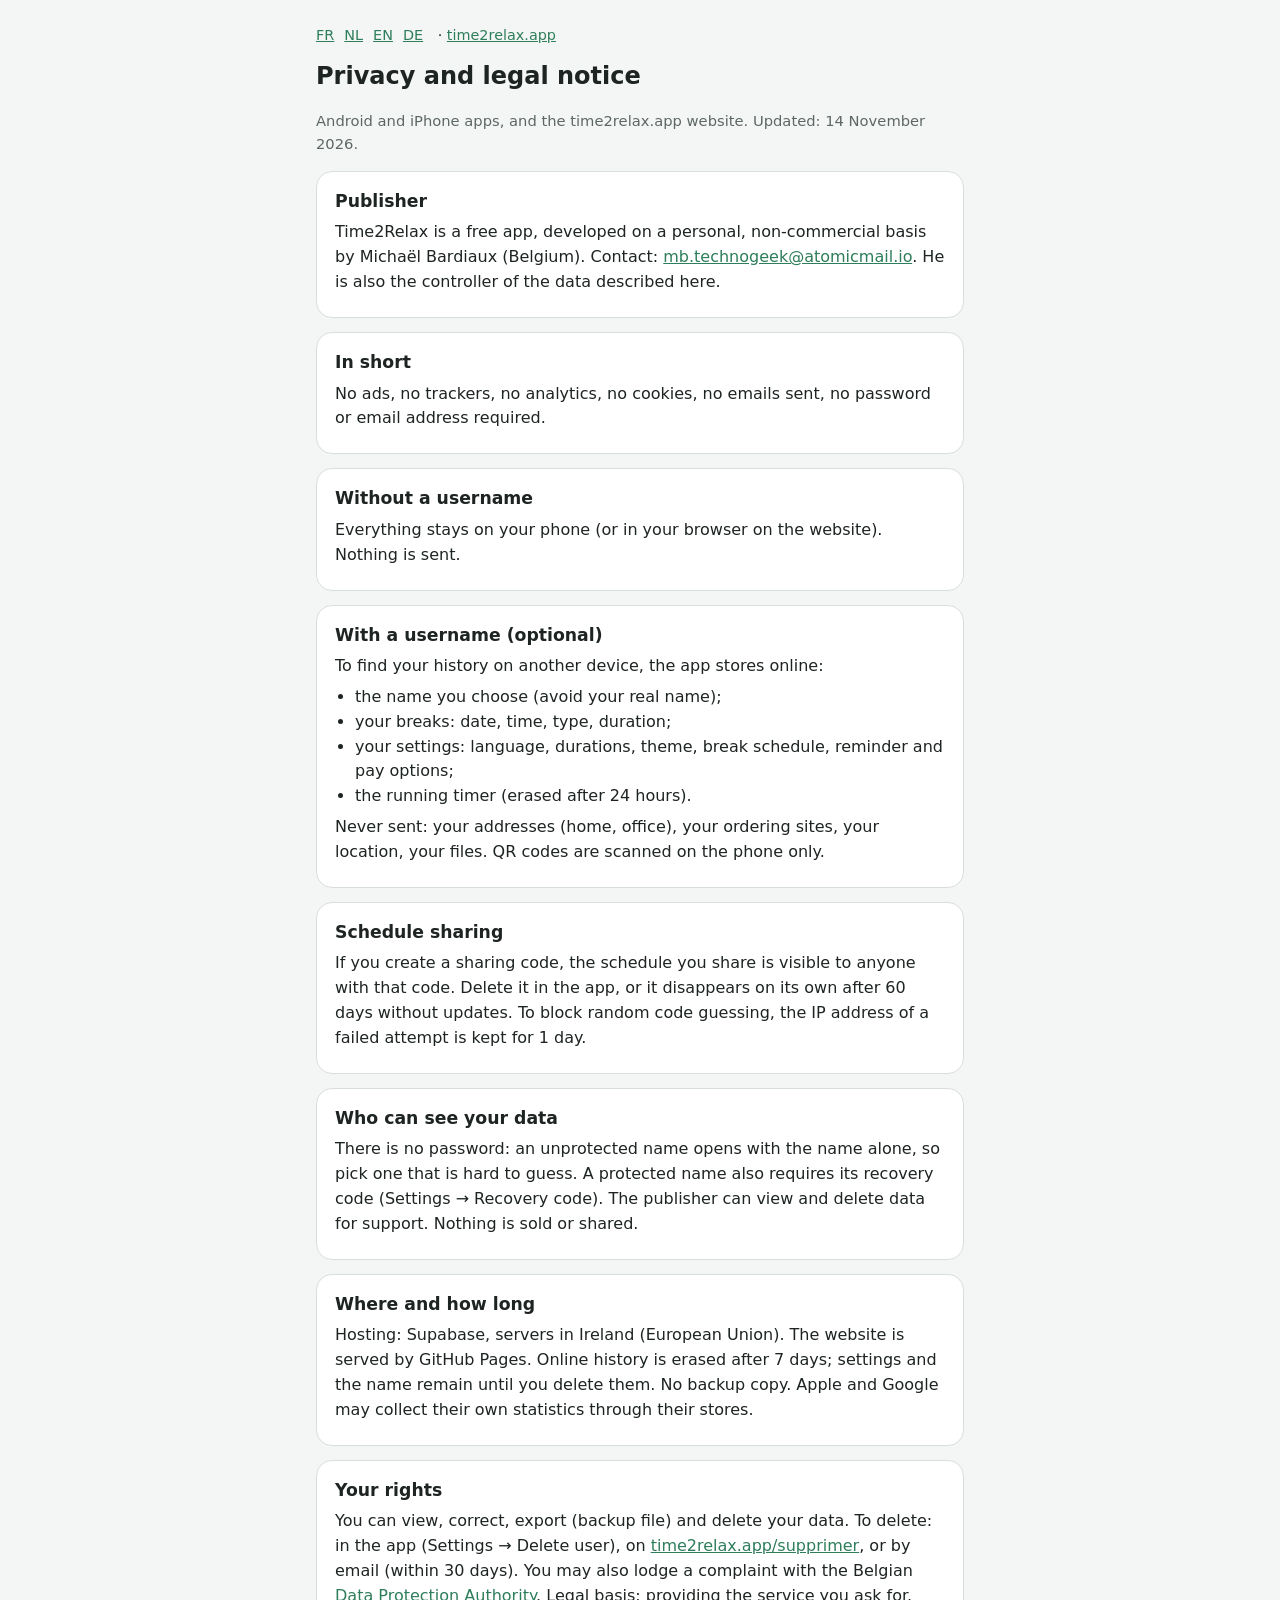
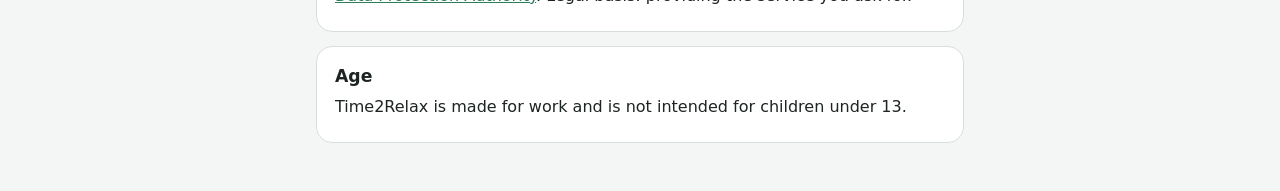
==== confidentialite/index.html @ c8be4fbd "Page Confidentialité et mentions (FR/NL/EN/DE) + lien sur l'accueil et sous les réglages Co-Authored" ====
<!doctype html>
<html lang="fr">
<head>
  <meta charset="utf-8">
  <meta name="viewport" content="width=device-width, initial-scale=1">
  <title>Confidentialité et mentions · Time2Relax</title>
  <link rel="icon" type="image/png" href="../icon-192.png">
  <style>
    :root { --bg:#F4F6F5; --card:#fff; --ink:#1d2421; --muted:#5d6763; --line:#d8dedb; --acc:#2E7D5B; }
    @media (prefers-color-scheme: dark) { :root { --bg:#121614; --card:#1c211f; --ink:#e6ebe8; --muted:#9aa49f; --line:#333b37; --acc:#7fd1a8; } }
    * { box-sizing: border-box; }
    body { margin:0; background:var(--bg); color:var(--ink); font:16px/1.55 system-ui,-apple-system,"Segoe UI",Roboto,sans-serif; }
    main { max-width:680px; margin:0 auto; padding:24px 16px 48px; }
    h1 { font-size:1.5rem; margin:0 0 4px; }
    h2 { font-size:1.08rem; margin:0 0 6px; }
    .card { background:var(--card); border:1px solid var(--line); border-radius:16px; padding:16px 18px; margin-top:14px; }
    .card p, .card ul { margin:6px 0; } ul { padding-left:20px; }
    .muted { color:var(--muted); font-size:.92rem; }
    a { color:var(--acc); }
    nav { font-size:.9rem; margin-bottom:12px; } nav a { margin-right:10px; }
    section[lang] { display:none; } section[lang].on { display:block; }
  </style>
</head>
<body>
<main>
  <nav><a href="?l=fr">FR</a><a href="?l=nl">NL</a><a href="?l=en">EN</a><a href="?l=de">DE</a> · <a href="../">time2relax.app</a></nav>

  <!-- ===================== FRANÇAIS ===================== -->
  <section lang="fr">
    <h1>Confidentialité et mentions</h1>
    <p class="muted">Applis Android et iPhone, et site time2relax.app. Mise à jour : 14 novembre 2026.</p>
    <div class="card"><h2>Éditeur</h2>
      <p>Time2Relax est une appli gratuite, développée à titre personnel et non commercial par Michaël Bardiaux (Belgique). Contact : <a href="mailto:mb.technogeek@atomicmail.io">mb.technogeek@atomicmail.io</a>. Il est aussi le responsable des données décrites ici.</p></div>
    <div class="card"><h2>En bref</h2>
      <p>Pas de publicité, pas de traceur, pas de statistiques, pas de cookies, pas d’e-mails envoyés, pas de mot de passe ni d’adresse e-mail demandés.</p></div>
    <div class="card"><h2>Sans nom d’utilisateur</h2>
      <p>Tout reste sur ton téléphone (ou dans ton navigateur sur le site). Rien n’est envoyé.</p></div>
    <div class="card"><h2>Avec un nom d’utilisateur (facultatif)</h2>
      <p>Pour retrouver ton historique sur un autre appareil, l’appli enregistre en ligne :</p>
      <ul><li>le nom que tu choisis (évite ton vrai nom) ;</li>
        <li>tes pauses : date, heure, type, durée ;</li>
        <li>tes réglages : langue, durées, thème, planning des breaks, options de rappel et de paie ;</li>
        <li>le chrono en cours (effacé après 24 heures).</li></ul>
      <p>Jamais envoyés : tes adresses (maison, bureau), tes sites de commande, ta position, tes fichiers. Le scan de code QR se fait uniquement sur le téléphone.</p></div>
    <div class="card"><h2>Partage d’horaire</h2>
      <p>Si tu crées un code de partage, l’horaire que tu partages est visible par qui a ce code. Il s’efface depuis l’appli, ou tout seul après 60 jours sans mise à jour. Pour bloquer les essais de codes au hasard, l’adresse IP d’un essai raté est gardée 1 jour.</p></div>
    <div class="card"><h2>Qui peut voir tes données</h2>
      <p>Il n’y a pas de mot de passe : un nom non protégé s’ouvre avec le nom seul, donc choisis un nom difficile à deviner. Un nom protégé demande en plus son code de récupération (Réglages → Code de récupération). L’éditeur peut consulter et supprimer les données pour l’assistance. Rien n’est vendu ni partagé.</p></div>
    <div class="card"><h2>Où et combien de temps</h2>
      <p>Hébergement : Supabase, serveurs en Irlande (Union européenne). Le site est servi par GitHub Pages. L’historique en ligne est effacé après 7 jours ; les réglages et le nom restent jusqu’à leur suppression. Pas de copie de sauvegarde. Apple et Google peuvent collecter leurs propres statistiques via leurs stores.</p></div>
    <div class="card"><h2>Tes droits</h2>
      <p>Tu peux consulter, corriger, exporter (fichier de sauvegarde) et supprimer tes données. Suppression : dans l’appli (Réglages → Supprimer l’utilisateur), sur la page <a href="../supprimer/">time2relax.app/supprimer</a>, ou par e-mail (sous 30 jours). Tu peux aussi porter plainte auprès de l’<a href="https://www.autoriteprotectiondonnees.be">Autorité de protection des données</a>. Base légale : fournir le service que tu demandes.</p></div>
    <div class="card"><h2>Âge</h2>
      <p>Time2Relax est faite pour le travail et n’est pas destinée aux moins de 13 ans.</p></div>
  </section>

  <!-- ===================== NEDERLANDS ===================== -->
  <section lang="nl">
    <h1>Privacy en colofon</h1>
    <p class="muted">Android- en iPhone-app, en de site time2relax.app. Bijgewerkt: 14 november 2026.</p>
    <div class="card"><h2>Uitgever</h2>
      <p>Time2Relax is een gratis app, persoonlijk en niet-commercieel ontwikkeld door Michaël Bardiaux (België). Contact: <a href="mailto:mb.technogeek@atomicmail.io">mb.technogeek@atomicmail.io</a>. Hij is ook verantwoordelijk voor de gegevens die hier beschreven staan.</p></div>
    <div class="card"><h2>Kort</h2>
      <p>Geen reclame, geen trackers, geen statistieken, geen cookies, geen verzonden e-mails, geen wachtwoord of e-mailadres gevraagd.</p></div>
    <div class="card"><h2>Zonder gebruikersnaam</h2>
      <p>Alles blijft op je telefoon (of in je browser op de site). Er wordt niets verstuurd.</p></div>
    <div class="card"><h2>Met een gebruikersnaam (optioneel)</h2>
      <p>Om je geschiedenis op een ander toestel terug te vinden, bewaart de app online:</p>
      <ul><li>de naam die je kiest (gebruik liever niet je echte naam);</li>
        <li>je pauzes: datum, uur, type, duur;</li>
        <li>je instellingen: taal, duur, thema, pauzeplanning, herinnerings- en loonopties;</li>
        <li>de lopende chrono (na 24 uur gewist).</li></ul>
      <p>Nooit verstuurd: je adressen (thuis, werk), je bestelsites, je locatie, je bestanden. QR-codes worden alleen op de telefoon gescand.</p></div>
    <div class="card"><h2>Rooster delen</h2>
      <p>Maak je een deelcode aan, dan is het gedeelde rooster zichtbaar voor wie die code heeft. Je wist het in de app, of het verdwijnt vanzelf na 60 dagen zonder update. Om lukraak raden van codes te blokkeren, wordt het IP-adres van een mislukte poging 1 dag bewaard.</p></div>
    <div class="card"><h2>Wie je gegevens kan zien</h2>
      <p>Er is geen wachtwoord: een niet-beschermde naam opent met de naam alleen, kies dus een moeilijk te raden naam. Een beschermde naam vraagt ook zijn herstelcode (Instellingen → Herstelcode). De uitgever kan gegevens inkijken en wissen voor ondersteuning. Niets wordt verkocht of gedeeld.</p></div>
    <div class="card"><h2>Waar en hoe lang</h2>
      <p>Hosting: Supabase, servers in Ierland (Europese Unie). De site wordt geleverd door GitHub Pages. De online geschiedenis wordt na 7 dagen gewist; instellingen en naam blijven tot je ze verwijdert. Geen back-up. Apple en Google kunnen via hun stores eigen statistieken verzamelen.</p></div>
    <div class="card"><h2>Je rechten</h2>
      <p>Je kunt je gegevens inzien, verbeteren, exporteren (back-upbestand) en verwijderen. Verwijderen: in de app (Instellingen → Gebruiker verwijderen), op <a href="../supprimer/?l=nl">time2relax.app/supprimer</a>, of per e-mail (binnen 30 dagen). Je kunt ook klacht indienen bij de <a href="https://www.gegevensbeschermingsautoriteit.be">Gegevensbeschermingsautoriteit</a>. Rechtsgrond: de dienst leveren die je vraagt.</p></div>
    <div class="card"><h2>Leeftijd</h2>
      <p>Time2Relax is bedoeld voor het werk en niet voor kinderen jonger dan 13 jaar.</p></div>
  </section>

  <!-- ===================== ENGLISH ===================== -->
  <section lang="en">
    <h1>Privacy and legal notice</h1>
    <p class="muted">Android and iPhone apps, and the time2relax.app website. Updated: 14 November 2026.</p>
    <div class="card"><h2>Publisher</h2>
      <p>Time2Relax is a free app, developed on a personal, non-commercial basis by Michaël Bardiaux (Belgium). Contact: <a href="mailto:mb.technogeek@atomicmail.io">mb.technogeek@atomicmail.io</a>. He is also the controller of the data described here.</p></div>
    <div class="card"><h2>In short</h2>
      <p>No ads, no trackers, no analytics, no cookies, no emails sent, no password or email address required.</p></div>
    <div class="card"><h2>Without a username</h2>
      <p>Everything stays on your phone (or in your browser on the website). Nothing is sent.</p></div>
    <div class="card"><h2>With a username (optional)</h2>
      <p>To find your history on another device, the app stores online:</p>
      <ul><li>the name you choose (avoid your real name);</li>
        <li>your breaks: date, time, type, duration;</li>
        <li>your settings: language, durations, theme, break schedule, reminder and pay options;</li>
        <li>the running timer (erased after 24 hours).</li></ul>
      <p>Never sent: your addresses (home, office), your ordering sites, your location, your files. QR codes are scanned on the phone only.</p></div>
    <div class="card"><h2>Schedule sharing</h2>
      <p>If you create a sharing code, the schedule you share is visible to anyone with that code. Delete it in the app, or it disappears on its own after 60 days without updates. To block random code guessing, the IP address of a failed attempt is kept for 1 day.</p></div>
    <div class="card"><h2>Who can see your data</h2>
      <p>There is no password: an unprotected name opens with the name alone, so pick one that is hard to guess. A protected name also requires its recovery code (Settings → Recovery code). The publisher can view and delete data for support. Nothing is sold or shared.</p></div>
    <div class="card"><h2>Where and how long</h2>
      <p>Hosting: Supabase, servers in Ireland (European Union). The website is served by GitHub Pages. Online history is erased after 7 days; settings and the name remain until you delete them. No backup copy. Apple and Google may collect their own statistics through their stores.</p></div>
    <div class="card"><h2>Your rights</h2>
      <p>You can view, correct, export (backup file) and delete your data. To delete: in the app (Settings → Delete user), on <a href="../supprimer/?l=en">time2relax.app/supprimer</a>, or by email (within 30 days). You may also lodge a complaint with the Belgian <a href="https://www.dataprotectionauthority.be">Data Protection Authority</a>. Legal basis: providing the service you ask for.</p></div>
    <div class="card"><h2>Age</h2>
      <p>Time2Relax is made for work and is not intended for children under 13.</p></div>
  </section>

  <!-- ===================== DEUTSCH ===================== -->
  <section lang="de">
    <h1>Datenschutz und Impressum</h1>
    <p class="muted">Android- und iPhone-App sowie die Website time2relax.app. Stand: 14. November 2026.</p>
    <div class="card"><h2>Herausgeber</h2>
      <p>Time2Relax ist eine kostenlose App, privat und nicht kommerziell entwickelt von Michaël Bardiaux (Belgien). Kontakt: <a href="mailto:mb.technogeek@atomicmail.io">mb.technogeek@atomicmail.io</a>. Er ist auch der Verantwortliche für die hier beschriebenen Daten.</p></div>
    <div class="card"><h2>Kurz gesagt</h2>
      <p>Keine Werbung, keine Tracker, keine Statistiken, keine Cookies, keine versendeten E-Mails, weder Passwort noch E-Mail-Adresse nötig.</p></div>
    <div class="card"><h2>Ohne Benutzernamen</h2>
      <p>Alles bleibt auf deinem Handy (oder in deinem Browser auf der Website). Nichts wird gesendet.</p></div>
    <div class="card"><h2>Mit Benutzernamen (freiwillig)</h2>
      <p>Damit du deinen Verlauf auf einem anderen Gerät wiederfindest, speichert die App online:</p>
      <ul><li>den Namen, den du wählst (am besten nicht deinen echten Namen);</li>
        <li>deine Pausen: Datum, Uhrzeit, Art, Dauer;</li>
        <li>deine Einstellungen: Sprache, Dauern, Design, Pausenplan, Erinnerungs- und Lohnoptionen;</li>
        <li>den laufenden Timer (nach 24 Stunden gelöscht).</li></ul>
      <p>Nie gesendet: deine Adressen (Zuhause, Büro), deine Bestellseiten, dein Standort, deine Dateien. QR-Codes werden nur auf dem Handy gescannt.</p></div>
    <div class="card"><h2>Zeitplan teilen</h2>
      <p>Erstellst du einen Teilungscode, ist der geteilte Zeitplan für alle mit diesem Code sichtbar. Du löschst ihn in der App, sonst verschwindet er nach 60 Tagen ohne Aktualisierung von selbst. Gegen zufälliges Raten von Codes wird die IP-Adresse eines Fehlversuchs 1 Tag gespeichert.</p></div>
    <div class="card"><h2>Wer deine Daten sehen kann</h2>
      <p>Es gibt kein Passwort: Ein ungeschützter Name öffnet sich mit dem Namen allein, wähle also einen schwer zu erratenden Namen. Ein geschützter Name verlangt zusätzlich seinen Wiederherstellungscode (Einstellungen → Wiederherstellungscode). Der Herausgeber kann Daten für den Support einsehen und löschen. Nichts wird verkauft oder weitergegeben.</p></div>
    <div class="card"><h2>Wo und wie lange</h2>
      <p>Hosting: Supabase, Server in Irland (Europäische Union). Die Website wird über GitHub Pages ausgeliefert. Der Online-Verlauf wird nach 7 Tagen gelöscht; Einstellungen und Name bleiben, bis du sie löschst. Keine Sicherungskopie. Apple und Google können über ihre Stores eigene Statistiken erheben.</p></div>
    <div class="card"><h2>Deine Rechte</h2>
      <p>Du kannst deine Daten einsehen, berichtigen, exportieren (Sicherungsdatei) und löschen. Löschen: in der App (Einstellungen → Benutzer löschen), auf <a href="../supprimer/?l=de">time2relax.app/supprimer</a> oder per E-Mail (innerhalb von 30 Tagen). Du kannst dich auch bei der belgischen <a href="https://www.dataprotectionauthority.be">Datenschutzbehörde</a> beschweren. Rechtsgrundlage: Erbringung des von dir gewünschten Dienstes.</p></div>
    <div class="card"><h2>Alter</h2>
      <p>Time2Relax ist für die Arbeit gedacht und nicht für Kinder unter 13 Jahren bestimmt.</p></div>
  </section>
</main>
<script>
'use strict';
const ok = ['fr', 'nl', 'en', 'de'];
const q = new URLSearchParams(location.search).get('l');
const nav = (navigator.language || 'fr').slice(0, 2);
const L = ok.includes(q) ? q : (ok.includes(nav) ? nav : 'fr');
document.documentElement.lang = L;
document.querySelector(`section[lang="${L}"]`).classList.add('on');
document.title = document.querySelector(`section[lang="${L}"] h1`).textContent + ' · Time2Relax';
</script>
</body>
</html>
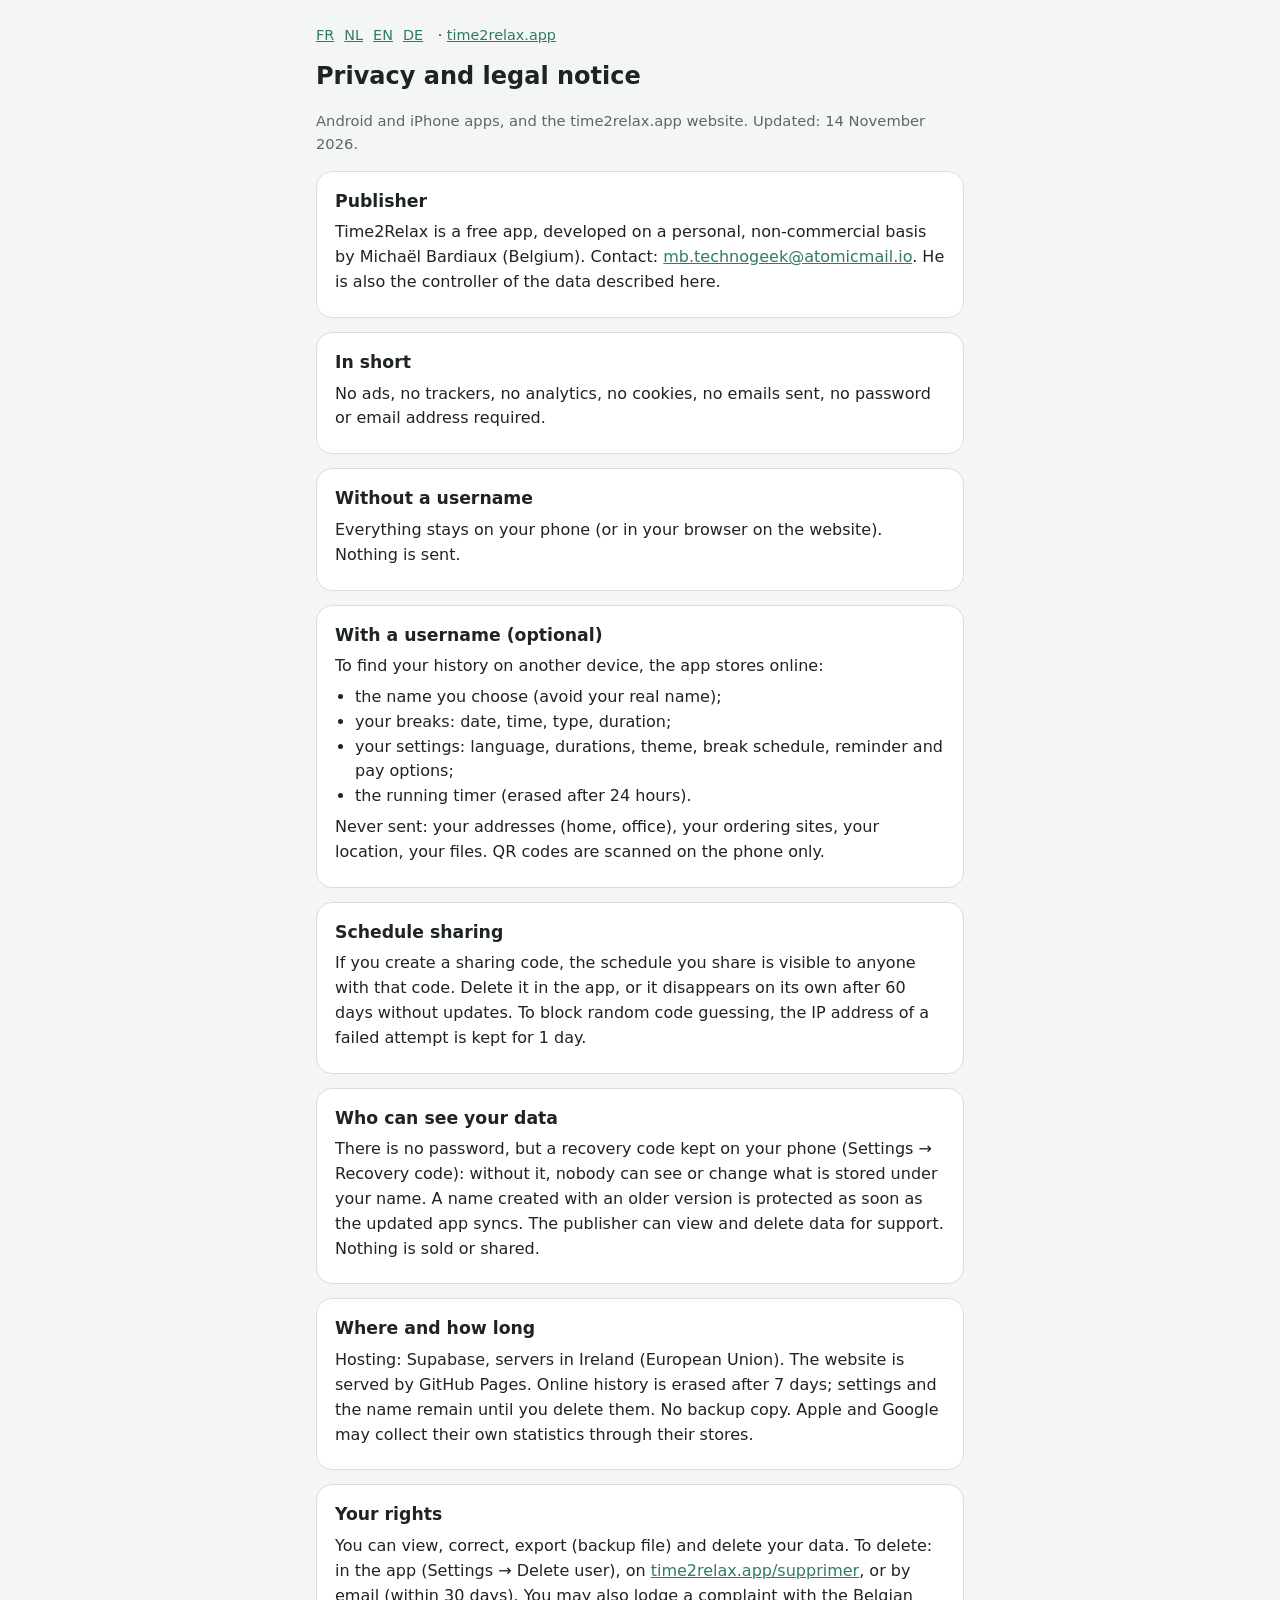
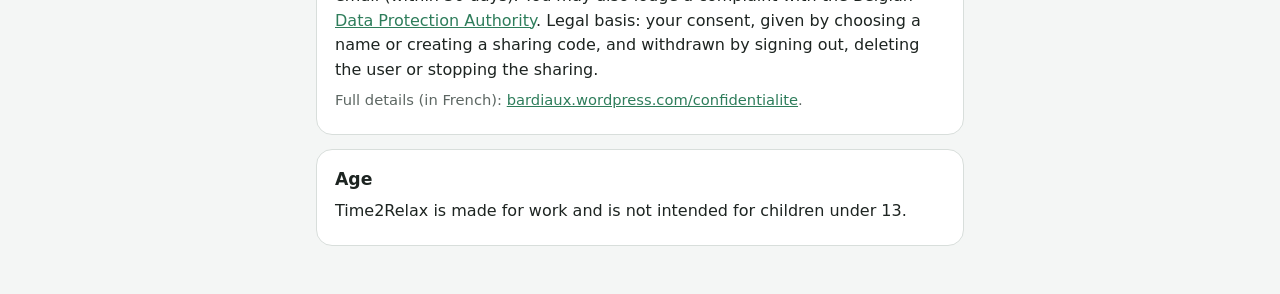
==== commit 8c4692a1: "Confidentialité : code de récupération, base légale (consentement), lien vers la page détaillée Co-A" ====
--- a/confidentialite/index.html
+++ b/confidentialite/index.html
@@ -45,11 +45,12 @@
     <div class="card"><h2>Partage d’horaire</h2>
       <p>Si tu crées un code de partage, l’horaire que tu partages est visible par qui a ce code. Il s’efface depuis l’appli, ou tout seul après 60 jours sans mise à jour. Pour bloquer les essais de codes au hasard, l’adresse IP d’un essai raté est gardée 1 jour.</p></div>
     <div class="card"><h2>Qui peut voir tes données</h2>
-      <p>Il n’y a pas de mot de passe : un nom non protégé s’ouvre avec le nom seul, donc choisis un nom difficile à deviner. Un nom protégé demande en plus son code de récupération (Réglages → Code de récupération). L’éditeur peut consulter et supprimer les données pour l’assistance. Rien n’est vendu ni partagé.</p></div>
+      <p>Il n’y a pas de mot de passe, mais un code de récupération gardé sur ton téléphone (Réglages → Code de récupération) : sans lui, personne ne peut voir ni modifier ce qui est rangé sous ton nom. Un nom créé avec une ancienne version est protégé dès que l’appli à jour se synchronise. L’éditeur peut consulter et supprimer les données pour l’assistance. Rien n’est vendu ni partagé.</p></div>
     <div class="card"><h2>Où et combien de temps</h2>
       <p>Hébergement : Supabase, serveurs en Irlande (Union européenne). Le site est servi par GitHub Pages. L’historique en ligne est effacé après 7 jours ; les réglages et le nom restent jusqu’à leur suppression. Pas de copie de sauvegarde. Apple et Google peuvent collecter leurs propres statistiques via leurs stores.</p></div>
     <div class="card"><h2>Tes droits</h2>
-      <p>Tu peux consulter, corriger, exporter (fichier de sauvegarde) et supprimer tes données. Suppression : dans l’appli (Réglages → Supprimer l’utilisateur), sur la page <a href="../supprimer/">time2relax.app/supprimer</a>, ou par e-mail (sous 30 jours). Tu peux aussi porter plainte auprès de l’<a href="https://www.autoriteprotectiondonnees.be">Autorité de protection des données</a>. Base légale : fournir le service que tu demandes.</p></div>
+      <p>Tu peux consulter, corriger, exporter (fichier de sauvegarde) et supprimer tes données. Suppression : dans l’appli (Réglages → Supprimer l’utilisateur), sur la page <a href="../supprimer/">time2relax.app/supprimer</a>, ou par e-mail (sous 30 jours). Tu peux aussi porter plainte auprès de l’<a href="https://www.autoriteprotectiondonnees.be">Autorité de protection des données</a>. Base légale : ton consentement, donné en choisissant un nom ou en créant un partage, et retiré en te déconnectant, en supprimant l’utilisateur ou en arrêtant le partage.</p>
+      <p class="muted">Tous les détails (en français) : <a href="https://bardiaux.wordpress.com/confidentialite/">bardiaux.wordpress.com/confidentialite</a>.</p></div>
     <div class="card"><h2>Âge</h2>
       <p>Time2Relax est faite pour le travail et n’est pas destinée aux moins de 13 ans.</p></div>
   </section>
@@ -74,11 +75,12 @@
     <div class="card"><h2>Rooster delen</h2>
       <p>Maak je een deelcode aan, dan is het gedeelde rooster zichtbaar voor wie die code heeft. Je wist het in de app, of het verdwijnt vanzelf na 60 dagen zonder update. Om lukraak raden van codes te blokkeren, wordt het IP-adres van een mislukte poging 1 dag bewaard.</p></div>
     <div class="card"><h2>Wie je gegevens kan zien</h2>
-      <p>Er is geen wachtwoord: een niet-beschermde naam opent met de naam alleen, kies dus een moeilijk te raden naam. Een beschermde naam vraagt ook zijn herstelcode (Instellingen → Herstelcode). De uitgever kan gegevens inkijken en wissen voor ondersteuning. Niets wordt verkocht of gedeeld.</p></div>
+      <p>Er is geen wachtwoord, wel een herstelcode die op je telefoon bewaard wordt (Instellingen → Herstelcode): zonder die code kan niemand zien of wijzigen wat onder je naam staat. Een naam uit een oudere versie wordt beschermd zodra de bijgewerkte app synchroniseert. De uitgever kan gegevens inkijken en wissen voor ondersteuning. Niets wordt verkocht of gedeeld.</p></div>
     <div class="card"><h2>Waar en hoe lang</h2>
       <p>Hosting: Supabase, servers in Ierland (Europese Unie). De site wordt geleverd door GitHub Pages. De online geschiedenis wordt na 7 dagen gewist; instellingen en naam blijven tot je ze verwijdert. Geen back-up. Apple en Google kunnen via hun stores eigen statistieken verzamelen.</p></div>
     <div class="card"><h2>Je rechten</h2>
-      <p>Je kunt je gegevens inzien, verbeteren, exporteren (back-upbestand) en verwijderen. Verwijderen: in de app (Instellingen → Gebruiker verwijderen), op <a href="../supprimer/?l=nl">time2relax.app/supprimer</a>, of per e-mail (binnen 30 dagen). Je kunt ook klacht indienen bij de <a href="https://www.gegevensbeschermingsautoriteit.be">Gegevensbeschermingsautoriteit</a>. Rechtsgrond: de dienst leveren die je vraagt.</p></div>
+      <p>Je kunt je gegevens inzien, verbeteren, exporteren (back-upbestand) en verwijderen. Verwijderen: in de app (Instellingen → Gebruiker verwijderen), op <a href="../supprimer/?l=nl">time2relax.app/supprimer</a>, of per e-mail (binnen 30 dagen). Je kunt ook klacht indienen bij de <a href="https://www.gegevensbeschermingsautoriteit.be">Gegevensbeschermingsautoriteit</a>. Rechtsgrond: je toestemming, gegeven door een naam te kiezen of een deelcode aan te maken, en ingetrokken door af te melden, de gebruiker te verwijderen of het delen te stoppen.</p>
+      <p class="muted">Alle details (in het Frans): <a href="https://bardiaux.wordpress.com/confidentialite/">bardiaux.wordpress.com/confidentialite</a>.</p></div>
     <div class="card"><h2>Leeftijd</h2>
       <p>Time2Relax is bedoeld voor het werk en niet voor kinderen jonger dan 13 jaar.</p></div>
   </section>
@@ -103,11 +105,12 @@
     <div class="card"><h2>Schedule sharing</h2>
       <p>If you create a sharing code, the schedule you share is visible to anyone with that code. Delete it in the app, or it disappears on its own after 60 days without updates. To block random code guessing, the IP address of a failed attempt is kept for 1 day.</p></div>
     <div class="card"><h2>Who can see your data</h2>
-      <p>There is no password: an unprotected name opens with the name alone, so pick one that is hard to guess. A protected name also requires its recovery code (Settings → Recovery code). The publisher can view and delete data for support. Nothing is sold or shared.</p></div>
+      <p>There is no password, but a recovery code kept on your phone (Settings → Recovery code): without it, nobody can see or change what is stored under your name. A name created with an older version is protected as soon as the updated app syncs. The publisher can view and delete data for support. Nothing is sold or shared.</p></div>
     <div class="card"><h2>Where and how long</h2>
       <p>Hosting: Supabase, servers in Ireland (European Union). The website is served by GitHub Pages. Online history is erased after 7 days; settings and the name remain until you delete them. No backup copy. Apple and Google may collect their own statistics through their stores.</p></div>
     <div class="card"><h2>Your rights</h2>
-      <p>You can view, correct, export (backup file) and delete your data. To delete: in the app (Settings → Delete user), on <a href="../supprimer/?l=en">time2relax.app/supprimer</a>, or by email (within 30 days). You may also lodge a complaint with the Belgian <a href="https://www.dataprotectionauthority.be">Data Protection Authority</a>. Legal basis: providing the service you ask for.</p></div>
+      <p>You can view, correct, export (backup file) and delete your data. To delete: in the app (Settings → Delete user), on <a href="../supprimer/?l=en">time2relax.app/supprimer</a>, or by email (within 30 days). You may also lodge a complaint with the Belgian <a href="https://www.dataprotectionauthority.be">Data Protection Authority</a>. Legal basis: your consent, given by choosing a name or creating a sharing code, and withdrawn by signing out, deleting the user or stopping the sharing.</p>
+      <p class="muted">Full details (in French): <a href="https://bardiaux.wordpress.com/confidentialite/">bardiaux.wordpress.com/confidentialite</a>.</p></div>
     <div class="card"><h2>Age</h2>
       <p>Time2Relax is made for work and is not intended for children under 13.</p></div>
   </section>
@@ -132,11 +135,12 @@
     <div class="card"><h2>Zeitplan teilen</h2>
       <p>Erstellst du einen Teilungscode, ist der geteilte Zeitplan für alle mit diesem Code sichtbar. Du löschst ihn in der App, sonst verschwindet er nach 60 Tagen ohne Aktualisierung von selbst. Gegen zufälliges Raten von Codes wird die IP-Adresse eines Fehlversuchs 1 Tag gespeichert.</p></div>
     <div class="card"><h2>Wer deine Daten sehen kann</h2>
-      <p>Es gibt kein Passwort: Ein ungeschützter Name öffnet sich mit dem Namen allein, wähle also einen schwer zu erratenden Namen. Ein geschützter Name verlangt zusätzlich seinen Wiederherstellungscode (Einstellungen → Wiederherstellungscode). Der Herausgeber kann Daten für den Support einsehen und löschen. Nichts wird verkauft oder weitergegeben.</p></div>
+      <p>Es gibt kein Passwort, aber einen Wiederherstellungscode, der auf deinem Handy bleibt (Einstellungen → Wiederherstellungscode): Ohne ihn kann niemand sehen oder ändern, was unter deinem Namen gespeichert ist. Ein mit einer älteren Version erstellter Name wird geschützt, sobald die aktuelle App synchronisiert. Der Herausgeber kann Daten für den Support einsehen und löschen. Nichts wird verkauft oder weitergegeben.</p></div>
     <div class="card"><h2>Wo und wie lange</h2>
       <p>Hosting: Supabase, Server in Irland (Europäische Union). Die Website wird über GitHub Pages ausgeliefert. Der Online-Verlauf wird nach 7 Tagen gelöscht; Einstellungen und Name bleiben, bis du sie löschst. Keine Sicherungskopie. Apple und Google können über ihre Stores eigene Statistiken erheben.</p></div>
     <div class="card"><h2>Deine Rechte</h2>
-      <p>Du kannst deine Daten einsehen, berichtigen, exportieren (Sicherungsdatei) und löschen. Löschen: in der App (Einstellungen → Benutzer löschen), auf <a href="../supprimer/?l=de">time2relax.app/supprimer</a> oder per E-Mail (innerhalb von 30 Tagen). Du kannst dich auch bei der belgischen <a href="https://www.dataprotectionauthority.be">Datenschutzbehörde</a> beschweren. Rechtsgrundlage: Erbringung des von dir gewünschten Dienstes.</p></div>
+      <p>Du kannst deine Daten einsehen, berichtigen, exportieren (Sicherungsdatei) und löschen. Löschen: in der App (Einstellungen → Benutzer löschen), auf <a href="../supprimer/?l=de">time2relax.app/supprimer</a> oder per E-Mail (innerhalb von 30 Tagen). Du kannst dich auch bei der belgischen <a href="https://www.dataprotectionauthority.be">Datenschutzbehörde</a> beschweren. Rechtsgrundlage: deine Einwilligung, erteilt durch die Wahl eines Namens oder das Erstellen eines Teilungscodes, widerrufen durch Abmelden, Löschen des Benutzers oder Beenden des Teilens.</p>
+      <p class="muted">Alle Details (auf Französisch): <a href="https://bardiaux.wordpress.com/confidentialite/">bardiaux.wordpress.com/confidentialite</a>.</p></div>
     <div class="card"><h2>Alter</h2>
       <p>Time2Relax ist für die Arbeit gedacht und nicht für Kinder unter 13 Jahren bestimmt.</p></div>
   </section>
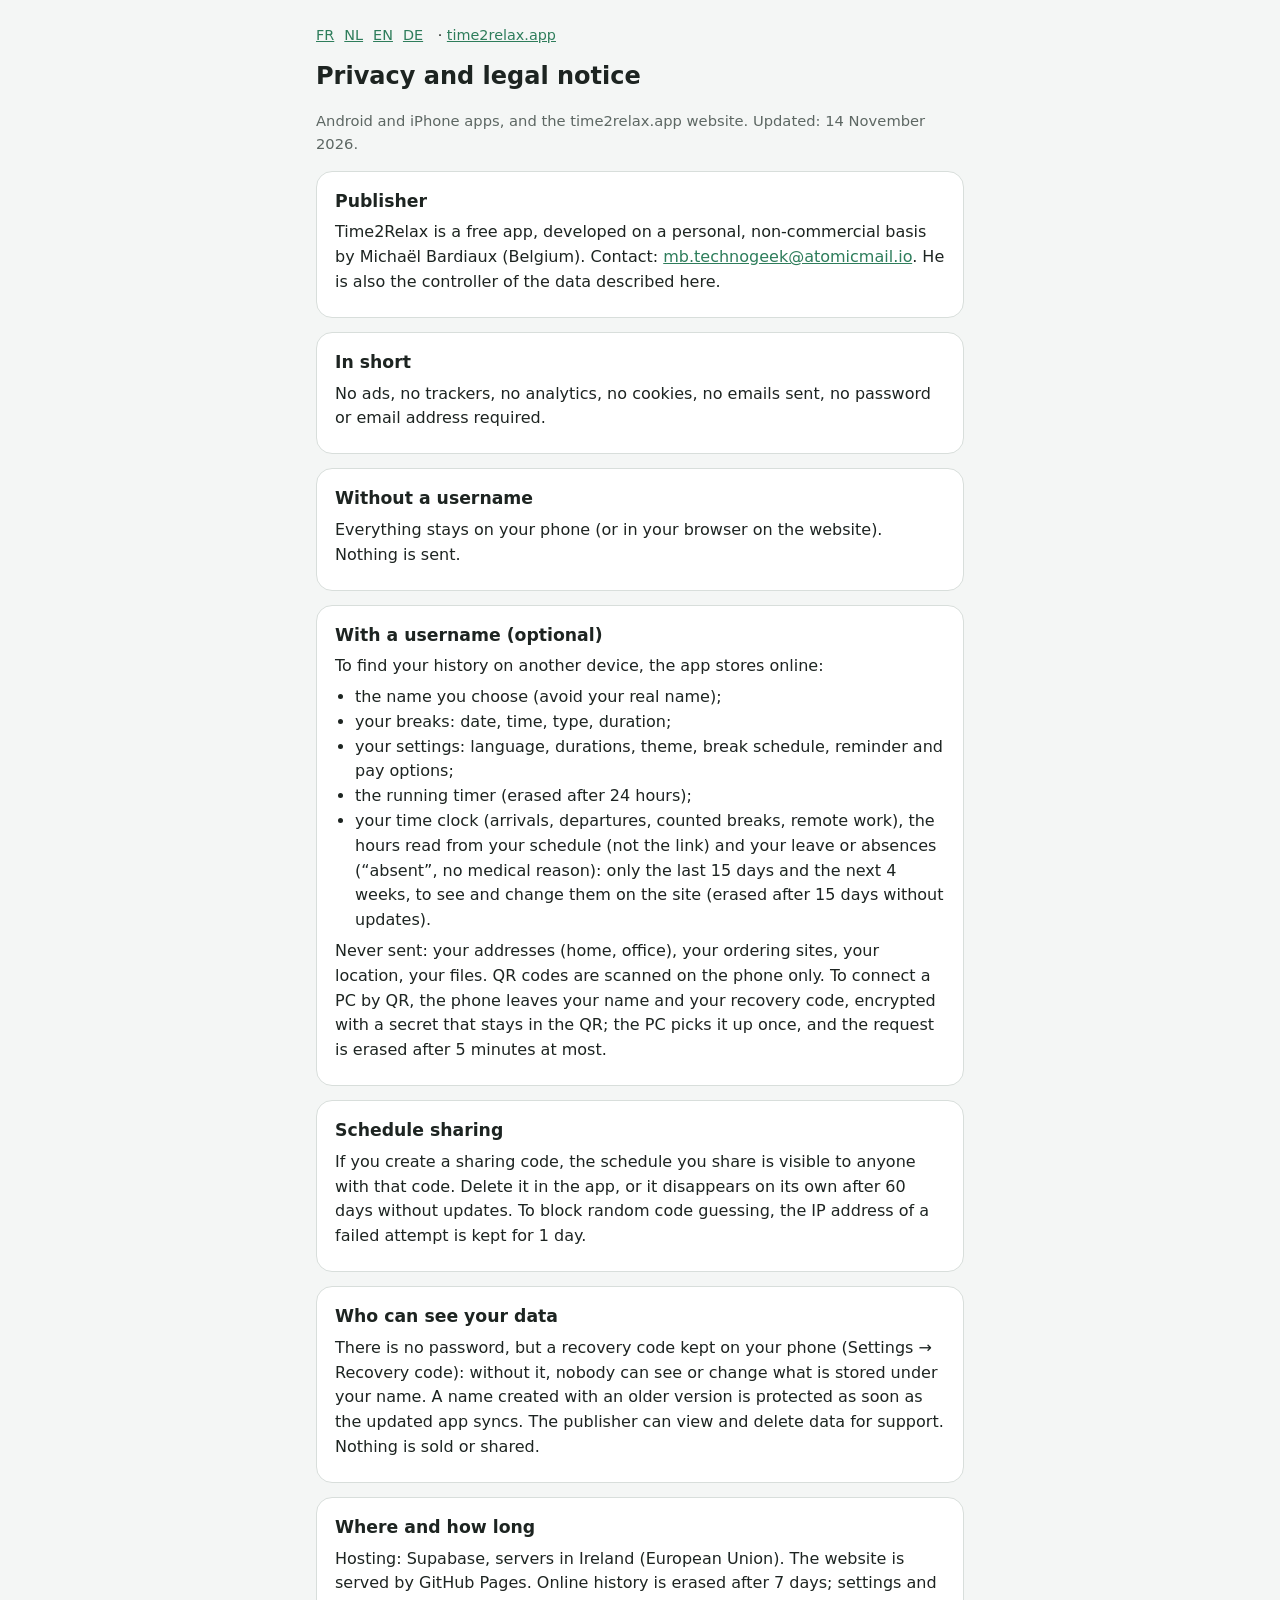
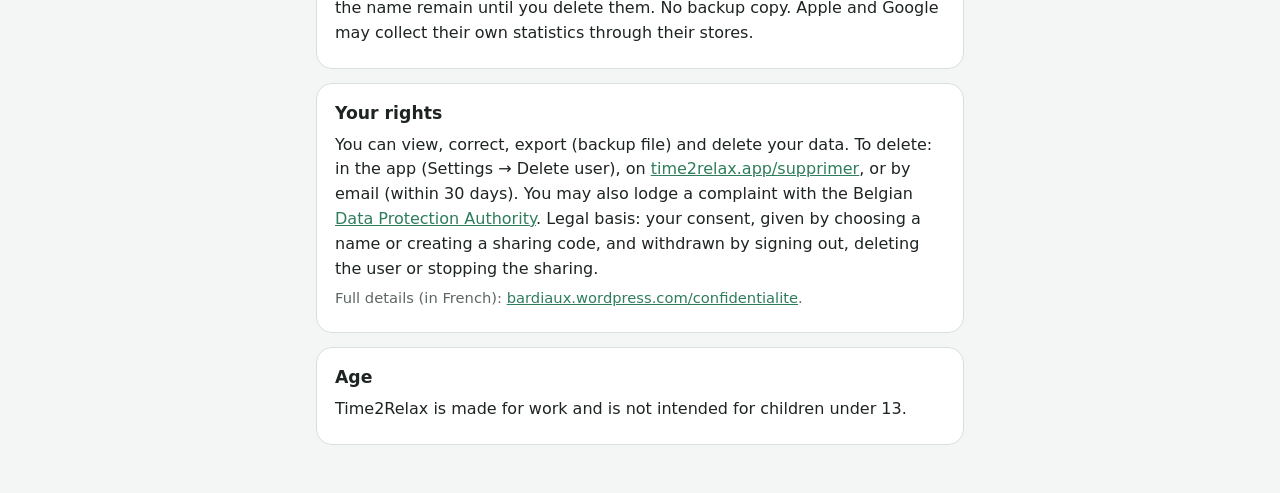
==== commit 90502c85: "Confidentialité NL/EN/DE : pointeuse, planning, congés en ligne, connexion par QR Co-Authored-By: Cl" ====
--- a/confidentialite/index.html
+++ b/confidentialite/index.html
@@ -40,14 +40,15 @@
       <ul><li>le nom que tu choisis (évite ton vrai nom) ;</li>
         <li>tes pauses : date, heure, type, durée ;</li>
         <li>tes réglages : langue, durées, thème, planning des breaks, options de rappel et de paie ;</li>
-        <li>le chrono en cours (effacé après 24 heures).</li></ul>
-      <p>Jamais envoyés : tes adresses (maison, bureau), tes sites de commande, ta position, tes fichiers. Le scan de code QR se fait uniquement sur le téléphone.</p></div>
+        <li>le chrono en cours (effacé après 24 heures) ;</li>
+        <li>ta pointeuse (arrivées, départs, breaks comptés, télétravail), les horaires lus de ton planning (pas le lien) et tes congés ou absences (« absent », sans motif médical) : seulement les 15 derniers jours et les 4 semaines à venir, pour les voir et les modifier sur le site.</li></ul>
+      <p>Jamais envoyés : tes adresses (maison, bureau), tes sites de commande, ta position, tes fichiers. Le scan de code QR se fait uniquement sur le téléphone. Pour connecter un PC par QR, le téléphone dépose ton nom et ton code de récupération chiffré avec un secret qui reste dans le QR ; le PC le reprend une seule fois, et la demande est effacée au plus tard après 5 minutes.</p></div>
     <div class="card"><h2>Partage d’horaire</h2>
-      <p>Si tu crées un code de partage, l’horaire que tu partages est visible par qui a ce code. Il s’efface depuis l’appli, ou tout seul après 60 jours sans mise à jour. Pour bloquer les essais de codes au hasard, l’adresse IP d’un essai raté est gardée 1 jour.</p></div>
+      <p>Si tu crées un code de partage, l’horaire que tu partages est visible par qui a ce code. Il s’efface depuis l’appli, ou tout seul après 60 jours sans mise à jour. Pour bloquer les essais de codes au hasard, l’adresse IP d’un essai raté est gardée 1 jour. Les codes reçus, et la dernière copie de l’horaire, restent sur ton téléphone ou dans ton navigateur.</p></div>
     <div class="card"><h2>Qui peut voir tes données</h2>
       <p>Il n’y a pas de mot de passe, mais un code de récupération gardé sur ton téléphone (Réglages → Code de récupération) : sans lui, personne ne peut voir ni modifier ce qui est rangé sous ton nom. Un nom créé avec une ancienne version est protégé dès que l’appli à jour se synchronise. L’éditeur peut consulter et supprimer les données pour l’assistance. Rien n’est vendu ni partagé.</p></div>
     <div class="card"><h2>Où et combien de temps</h2>
-      <p>Hébergement : Supabase, serveurs en Irlande (Union européenne). Le site est servi par GitHub Pages. L’historique en ligne est effacé après 7 jours ; les réglages et le nom restent jusqu’à leur suppression. Pas de copie de sauvegarde. Apple et Google peuvent collecter leurs propres statistiques via leurs stores.</p></div>
+      <p>Hébergement : Supabase, serveurs en Irlande (Union européenne). Le site est servi par GitHub Pages. L’historique en ligne est effacé après 7 jours ; la pointeuse, le planning et les congés en ligne ne couvrent que 15 jours passés et 4 semaines à venir, et sont effacés après 15 jours sans mise à jour ; les réglages et le nom restent jusqu’à leur suppression. Pas de copie de sauvegarde. Apple et Google peuvent collecter leurs propres statistiques via leurs stores.</p></div>
     <div class="card"><h2>Tes droits</h2>
       <p>Tu peux consulter, corriger, exporter (fichier de sauvegarde) et supprimer tes données. Suppression : dans l’appli (Réglages → Supprimer l’utilisateur), sur la page <a href="../supprimer/">time2relax.app/supprimer</a>, ou par e-mail (sous 30 jours). Tu peux aussi porter plainte auprès de l’<a href="https://www.autoriteprotectiondonnees.be">Autorité de protection des données</a>. Base légale : ton consentement, donné en choisissant un nom ou en créant un partage, et retiré en te déconnectant, en supprimant l’utilisateur ou en arrêtant le partage.</p>
       <p class="muted">Tous les détails (en français) : <a href="https://bardiaux.wordpress.com/confidentialite/">bardiaux.wordpress.com/confidentialite</a>.</p></div>
@@ -70,8 +71,9 @@
       <ul><li>de naam die je kiest (gebruik liever niet je echte naam);</li>
         <li>je pauzes: datum, uur, type, duur;</li>
         <li>je instellingen: taal, duur, thema, pauzeplanning, herinnerings- en loonopties;</li>
-        <li>de lopende chrono (na 24 uur gewist).</li></ul>
-      <p>Nooit verstuurd: je adressen (thuis, werk), je bestelsites, je locatie, je bestanden. QR-codes worden alleen op de telefoon gescand.</p></div>
+        <li>de lopende chrono (na 24 uur gewist);</li>
+        <li>je prikklok (aankomst, vertrek, getelde breaks, thuiswerk), de gelezen uren van je planning (niet de link) en je verlof of afwezigheden („afwezig”, zonder medische reden): alleen de laatste 15 dagen en de 4 komende weken, om ze op de site te zien en te wijzigen (na 15 dagen zonder update gewist).</li></ul>
+      <p>Nooit verstuurd: je adressen (thuis, werk), je bestelsites, je locatie, je bestanden. QR-codes worden alleen op de telefoon gescand. Om een pc via QR te verbinden, legt de telefoon je naam en je herstelcode neer, versleuteld met een geheim dat in de QR blijft; de pc haalt hem één keer op, en het verzoek verdwijnt na hoogstens 5 minuten.</p></div>
     <div class="card"><h2>Rooster delen</h2>
       <p>Maak je een deelcode aan, dan is het gedeelde rooster zichtbaar voor wie die code heeft. Je wist het in de app, of het verdwijnt vanzelf na 60 dagen zonder update. Om lukraak raden van codes te blokkeren, wordt het IP-adres van een mislukte poging 1 dag bewaard.</p></div>
     <div class="card"><h2>Wie je gegevens kan zien</h2>
@@ -100,8 +102,9 @@
       <ul><li>the name you choose (avoid your real name);</li>
         <li>your breaks: date, time, type, duration;</li>
         <li>your settings: language, durations, theme, break schedule, reminder and pay options;</li>
-        <li>the running timer (erased after 24 hours).</li></ul>
-      <p>Never sent: your addresses (home, office), your ordering sites, your location, your files. QR codes are scanned on the phone only.</p></div>
+        <li>the running timer (erased after 24 hours);</li>
+        <li>your time clock (arrivals, departures, counted breaks, remote work), the hours read from your schedule (not the link) and your leave or absences (“absent”, no medical reason): only the last 15 days and the next 4 weeks, to see and change them on the site (erased after 15 days without updates).</li></ul>
+      <p>Never sent: your addresses (home, office), your ordering sites, your location, your files. QR codes are scanned on the phone only. To connect a PC by QR, the phone leaves your name and your recovery code, encrypted with a secret that stays in the QR; the PC picks it up once, and the request is erased after 5 minutes at most.</p></div>
     <div class="card"><h2>Schedule sharing</h2>
       <p>If you create a sharing code, the schedule you share is visible to anyone with that code. Delete it in the app, or it disappears on its own after 60 days without updates. To block random code guessing, the IP address of a failed attempt is kept for 1 day.</p></div>
     <div class="card"><h2>Who can see your data</h2>
@@ -130,8 +133,9 @@
       <ul><li>den Namen, den du wählst (am besten nicht deinen echten Namen);</li>
         <li>deine Pausen: Datum, Uhrzeit, Art, Dauer;</li>
         <li>deine Einstellungen: Sprache, Dauern, Design, Pausenplan, Erinnerungs- und Lohnoptionen;</li>
-        <li>den laufenden Timer (nach 24 Stunden gelöscht).</li></ul>
-      <p>Nie gesendet: deine Adressen (Zuhause, Büro), deine Bestellseiten, dein Standort, deine Dateien. QR-Codes werden nur auf dem Handy gescannt.</p></div>
+        <li>den laufenden Timer (nach 24 Stunden gelöscht);</li>
+        <li>deine Stempeluhr (Ankunft, Gehen, gezählte Pausen, Homeoffice), die gelesenen Zeiten deines Plans (nicht der Link) und deine Urlaube oder Abwesenheiten („abwesend“, ohne medizinischen Grund): nur die letzten 15 Tage und die nächsten 4 Wochen, um sie auf der Website zu sehen und zu ändern (nach 15 Tagen ohne Aktualisierung gelöscht).</li></ul>
+      <p>Nie gesendet: deine Adressen (Zuhause, Büro), deine Bestellseiten, dein Standort, deine Dateien. QR-Codes werden nur auf dem Handy gescannt. Um einen PC per QR zu verbinden, hinterlegt das Handy deinen Namen und deinen Wiederherstellungscode, verschlüsselt mit einem Geheimnis, das im QR bleibt; der PC holt ihn einmal ab, und die Anfrage wird nach höchstens 5 Minuten gelöscht.</p></div>
     <div class="card"><h2>Zeitplan teilen</h2>
       <p>Erstellst du einen Teilungscode, ist der geteilte Zeitplan für alle mit diesem Code sichtbar. Du löschst ihn in der App, sonst verschwindet er nach 60 Tagen ohne Aktualisierung von selbst. Gegen zufälliges Raten von Codes wird die IP-Adresse eines Fehlversuchs 1 Tag gespeichert.</p></div>
     <div class="card"><h2>Wer deine Daten sehen kann</h2>
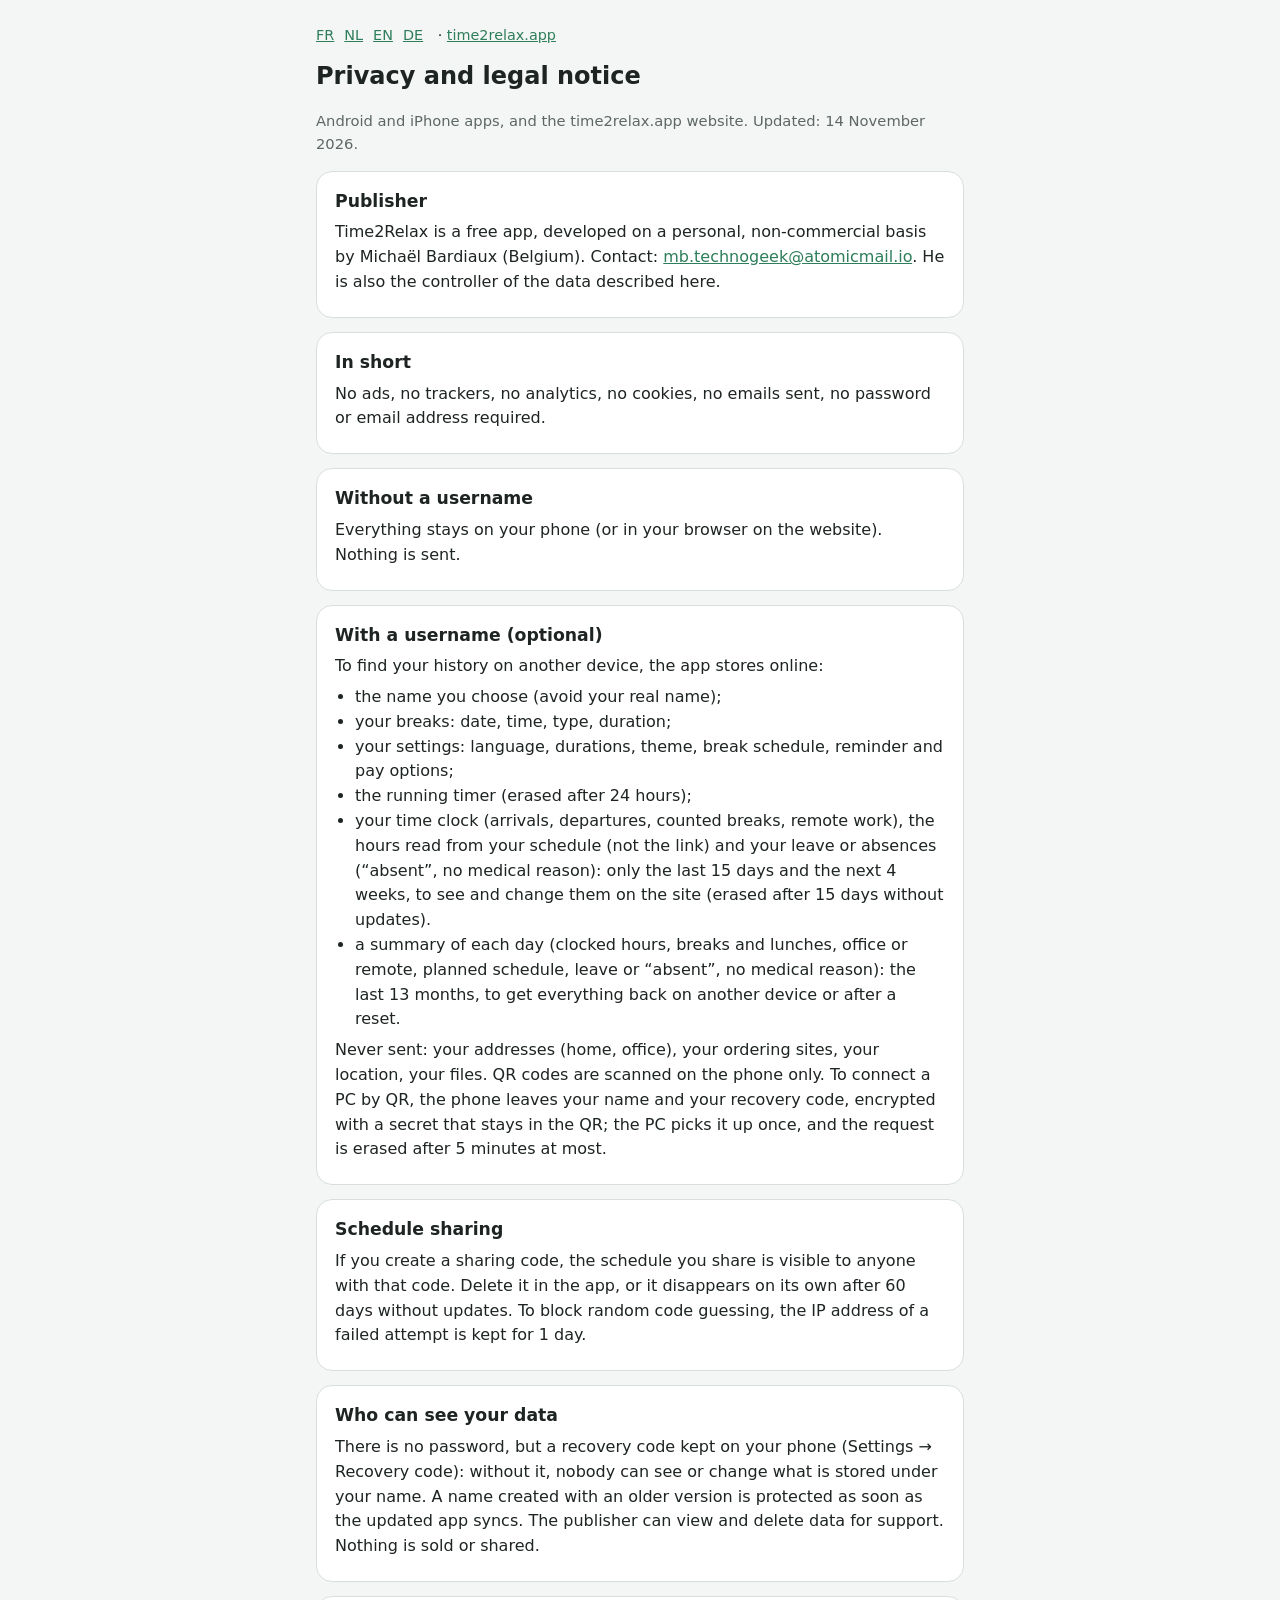
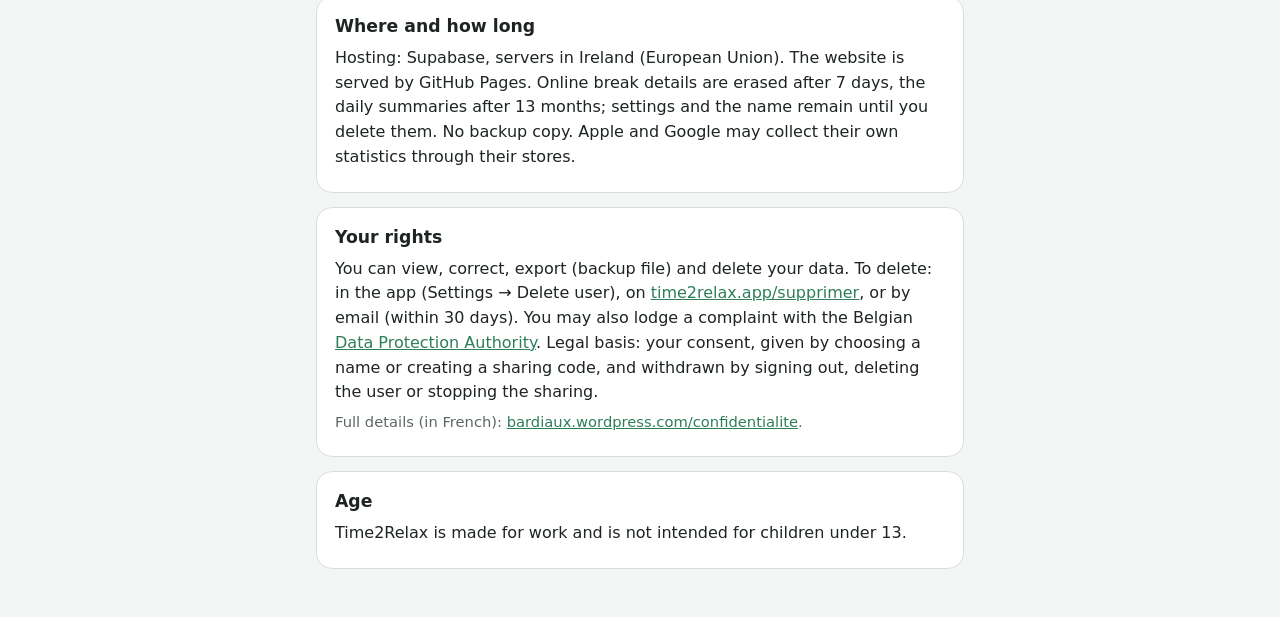
==== commit cd249c2c: "Confidentialité : résumé des jours gardé 13 mois Co-Authored-By: Claude Opus 5.5 <noreply@anthropic." ====
--- a/confidentialite/index.html
+++ b/confidentialite/index.html
@@ -41,14 +41,15 @@
         <li>tes pauses : date, heure, type, durée ;</li>
         <li>tes réglages : langue, durées, thème, planning des breaks, options de rappel et de paie ;</li>
         <li>le chrono en cours (effacé après 24 heures) ;</li>
-        <li>ta pointeuse (arrivées, départs, breaks comptés, télétravail), les horaires lus de ton planning (pas le lien) et tes congés ou absences (« absent », sans motif médical) : seulement les 15 derniers jours et les 4 semaines à venir, pour les voir et les modifier sur le site.</li></ul>
+        <li>ta pointeuse (arrivées, départs, breaks comptés, télétravail), les horaires lus de ton planning (pas le lien) et tes congés ou absences (« absent », sans motif médical) : seulement les 15 derniers jours et les 4 semaines à venir, pour les voir et les modifier sur le site.</li>
+        <li>un résumé de chaque jour (heures pointées, breaks et lunchs, bureau ou télétravail, horaire prévu, congé ou « absent », sans motif médical) : les 13 derniers mois, pour tout retrouver sur un autre appareil ou après une réinitialisation.</li></ul>
       <p>Jamais envoyés : tes adresses (maison, bureau), tes sites de commande, ta position, tes fichiers. Le scan de code QR se fait uniquement sur le téléphone. Pour connecter un PC par QR, le téléphone dépose ton nom et ton code de récupération chiffré avec un secret qui reste dans le QR ; le PC le reprend une seule fois, et la demande est effacée au plus tard après 5 minutes.</p></div>
     <div class="card"><h2>Partage d’horaire</h2>
       <p>Si tu crées un code de partage, l’horaire que tu partages est visible par qui a ce code. Il s’efface depuis l’appli, ou tout seul après 60 jours sans mise à jour. Pour bloquer les essais de codes au hasard, l’adresse IP d’un essai raté est gardée 1 jour. Les codes reçus, et la dernière copie de l’horaire, restent sur ton téléphone ou dans ton navigateur.</p></div>
     <div class="card"><h2>Qui peut voir tes données</h2>
       <p>Il n’y a pas de mot de passe, mais un code de récupération gardé sur ton téléphone (Réglages → Code de récupération) : sans lui, personne ne peut voir ni modifier ce qui est rangé sous ton nom. Un nom créé avec une ancienne version est protégé dès que l’appli à jour se synchronise. L’éditeur peut consulter et supprimer les données pour l’assistance. Rien n’est vendu ni partagé.</p></div>
     <div class="card"><h2>Où et combien de temps</h2>
-      <p>Hébergement : Supabase, serveurs en Irlande (Union européenne). Le site est servi par GitHub Pages. L’historique en ligne est effacé après 7 jours ; la pointeuse, le planning et les congés en ligne ne couvrent que 15 jours passés et 4 semaines à venir, et sont effacés après 15 jours sans mise à jour ; les réglages et le nom restent jusqu’à leur suppression. Pas de copie de sauvegarde. Apple et Google peuvent collecter leurs propres statistiques via leurs stores.</p></div>
+      <p>Hébergement : Supabase, serveurs en Irlande (Union européenne). Le site est servi par GitHub Pages. Le détail des breaks en ligne est effacé après 7 jours, le résumé des jours après 13 mois ; la pointeuse, le planning et les congés en ligne ne couvrent que 15 jours passés et 4 semaines à venir, et sont effacés après 15 jours sans mise à jour ; les réglages et le nom restent jusqu’à leur suppression. Pas de copie de sauvegarde. Apple et Google peuvent collecter leurs propres statistiques via leurs stores.</p></div>
     <div class="card"><h2>Tes droits</h2>
       <p>Tu peux consulter, corriger, exporter (fichier de sauvegarde) et supprimer tes données. Suppression : dans l’appli (Réglages → Supprimer l’utilisateur), sur la page <a href="../supprimer/">time2relax.app/supprimer</a>, ou par e-mail (sous 30 jours). Tu peux aussi porter plainte auprès de l’<a href="https://www.autoriteprotectiondonnees.be">Autorité de protection des données</a>. Base légale : ton consentement, donné en choisissant un nom ou en créant un partage, et retiré en te déconnectant, en supprimant l’utilisateur ou en arrêtant le partage.</p>
       <p class="muted">Tous les détails (en français) : <a href="https://bardiaux.wordpress.com/confidentialite/">bardiaux.wordpress.com/confidentialite</a>.</p></div>
@@ -72,14 +73,15 @@
         <li>je pauzes: datum, uur, type, duur;</li>
         <li>je instellingen: taal, duur, thema, pauzeplanning, herinnerings- en loonopties;</li>
         <li>de lopende chrono (na 24 uur gewist);</li>
-        <li>je prikklok (aankomst, vertrek, getelde breaks, thuiswerk), de gelezen uren van je planning (niet de link) en je verlof of afwezigheden („afwezig”, zonder medische reden): alleen de laatste 15 dagen en de 4 komende weken, om ze op de site te zien en te wijzigen (na 15 dagen zonder update gewist).</li></ul>
+        <li>je prikklok (aankomst, vertrek, getelde breaks, thuiswerk), de gelezen uren van je planning (niet de link) en je verlof of afwezigheden („afwezig”, zonder medische reden): alleen de laatste 15 dagen en de 4 komende weken, om ze op de site te zien en te wijzigen (na 15 dagen zonder update gewist).</li>
+        <li>een samenvatting van elke dag (geprikte uren, breaks en lunches, kantoor of thuiswerk, gepland rooster, verlof of „afwezig”, zonder medische reden): de laatste 13 maanden, om alles terug te vinden op een ander toestel of na een reset.</li></ul>
       <p>Nooit verstuurd: je adressen (thuis, werk), je bestelsites, je locatie, je bestanden. QR-codes worden alleen op de telefoon gescand. Om een pc via QR te verbinden, legt de telefoon je naam en je herstelcode neer, versleuteld met een geheim dat in de QR blijft; de pc haalt hem één keer op, en het verzoek verdwijnt na hoogstens 5 minuten.</p></div>
     <div class="card"><h2>Rooster delen</h2>
       <p>Maak je een deelcode aan, dan is het gedeelde rooster zichtbaar voor wie die code heeft. Je wist het in de app, of het verdwijnt vanzelf na 60 dagen zonder update. Om lukraak raden van codes te blokkeren, wordt het IP-adres van een mislukte poging 1 dag bewaard.</p></div>
     <div class="card"><h2>Wie je gegevens kan zien</h2>
       <p>Er is geen wachtwoord, wel een herstelcode die op je telefoon bewaard wordt (Instellingen → Herstelcode): zonder die code kan niemand zien of wijzigen wat onder je naam staat. Een naam uit een oudere versie wordt beschermd zodra de bijgewerkte app synchroniseert. De uitgever kan gegevens inkijken en wissen voor ondersteuning. Niets wordt verkocht of gedeeld.</p></div>
     <div class="card"><h2>Waar en hoe lang</h2>
-      <p>Hosting: Supabase, servers in Ierland (Europese Unie). De site wordt geleverd door GitHub Pages. De online geschiedenis wordt na 7 dagen gewist; instellingen en naam blijven tot je ze verwijdert. Geen back-up. Apple en Google kunnen via hun stores eigen statistieken verzamelen.</p></div>
+      <p>Hosting: Supabase, servers in Ierland (Europese Unie). De site wordt geleverd door GitHub Pages. Het detail van de breaks online wordt na 7 dagen gewist, de samenvatting van de dagen na 13 maanden; instellingen en naam blijven tot je ze verwijdert. Geen back-up. Apple en Google kunnen via hun stores eigen statistieken verzamelen.</p></div>
     <div class="card"><h2>Je rechten</h2>
       <p>Je kunt je gegevens inzien, verbeteren, exporteren (back-upbestand) en verwijderen. Verwijderen: in de app (Instellingen → Gebruiker verwijderen), op <a href="../supprimer/?l=nl">time2relax.app/supprimer</a>, of per e-mail (binnen 30 dagen). Je kunt ook klacht indienen bij de <a href="https://www.gegevensbeschermingsautoriteit.be">Gegevensbeschermingsautoriteit</a>. Rechtsgrond: je toestemming, gegeven door een naam te kiezen of een deelcode aan te maken, en ingetrokken door af te melden, de gebruiker te verwijderen of het delen te stoppen.</p>
       <p class="muted">Alle details (in het Frans): <a href="https://bardiaux.wordpress.com/confidentialite/">bardiaux.wordpress.com/confidentialite</a>.</p></div>
@@ -103,14 +105,15 @@
         <li>your breaks: date, time, type, duration;</li>
         <li>your settings: language, durations, theme, break schedule, reminder and pay options;</li>
         <li>the running timer (erased after 24 hours);</li>
-        <li>your time clock (arrivals, departures, counted breaks, remote work), the hours read from your schedule (not the link) and your leave or absences (“absent”, no medical reason): only the last 15 days and the next 4 weeks, to see and change them on the site (erased after 15 days without updates).</li></ul>
+        <li>your time clock (arrivals, departures, counted breaks, remote work), the hours read from your schedule (not the link) and your leave or absences (“absent”, no medical reason): only the last 15 days and the next 4 weeks, to see and change them on the site (erased after 15 days without updates).</li>
+        <li>a summary of each day (clocked hours, breaks and lunches, office or remote, planned schedule, leave or “absent”, no medical reason): the last 13 months, to get everything back on another device or after a reset.</li></ul>
       <p>Never sent: your addresses (home, office), your ordering sites, your location, your files. QR codes are scanned on the phone only. To connect a PC by QR, the phone leaves your name and your recovery code, encrypted with a secret that stays in the QR; the PC picks it up once, and the request is erased after 5 minutes at most.</p></div>
     <div class="card"><h2>Schedule sharing</h2>
       <p>If you create a sharing code, the schedule you share is visible to anyone with that code. Delete it in the app, or it disappears on its own after 60 days without updates. To block random code guessing, the IP address of a failed attempt is kept for 1 day.</p></div>
     <div class="card"><h2>Who can see your data</h2>
       <p>There is no password, but a recovery code kept on your phone (Settings → Recovery code): without it, nobody can see or change what is stored under your name. A name created with an older version is protected as soon as the updated app syncs. The publisher can view and delete data for support. Nothing is sold or shared.</p></div>
     <div class="card"><h2>Where and how long</h2>
-      <p>Hosting: Supabase, servers in Ireland (European Union). The website is served by GitHub Pages. Online history is erased after 7 days; settings and the name remain until you delete them. No backup copy. Apple and Google may collect their own statistics through their stores.</p></div>
+      <p>Hosting: Supabase, servers in Ireland (European Union). The website is served by GitHub Pages. Online break details are erased after 7 days, the daily summaries after 13 months; settings and the name remain until you delete them. No backup copy. Apple and Google may collect their own statistics through their stores.</p></div>
     <div class="card"><h2>Your rights</h2>
       <p>You can view, correct, export (backup file) and delete your data. To delete: in the app (Settings → Delete user), on <a href="../supprimer/?l=en">time2relax.app/supprimer</a>, or by email (within 30 days). You may also lodge a complaint with the Belgian <a href="https://www.dataprotectionauthority.be">Data Protection Authority</a>. Legal basis: your consent, given by choosing a name or creating a sharing code, and withdrawn by signing out, deleting the user or stopping the sharing.</p>
       <p class="muted">Full details (in French): <a href="https://bardiaux.wordpress.com/confidentialite/">bardiaux.wordpress.com/confidentialite</a>.</p></div>
@@ -134,14 +137,15 @@
         <li>deine Pausen: Datum, Uhrzeit, Art, Dauer;</li>
         <li>deine Einstellungen: Sprache, Dauern, Design, Pausenplan, Erinnerungs- und Lohnoptionen;</li>
         <li>den laufenden Timer (nach 24 Stunden gelöscht);</li>
-        <li>deine Stempeluhr (Ankunft, Gehen, gezählte Pausen, Homeoffice), die gelesenen Zeiten deines Plans (nicht der Link) und deine Urlaube oder Abwesenheiten („abwesend“, ohne medizinischen Grund): nur die letzten 15 Tage und die nächsten 4 Wochen, um sie auf der Website zu sehen und zu ändern (nach 15 Tagen ohne Aktualisierung gelöscht).</li></ul>
+        <li>deine Stempeluhr (Ankunft, Gehen, gezählte Pausen, Homeoffice), die gelesenen Zeiten deines Plans (nicht der Link) und deine Urlaube oder Abwesenheiten („abwesend“, ohne medizinischen Grund): nur die letzten 15 Tage und die nächsten 4 Wochen, um sie auf der Website zu sehen und zu ändern (nach 15 Tagen ohne Aktualisierung gelöscht).</li>
+        <li>eine Zusammenfassung jedes Tages (gestempelte Stunden, Pausen und Mittag, Büro oder Homeoffice, geplanter Plan, Urlaub oder „abwesend“, ohne medizinischen Grund): die letzten 13 Monate, um alles auf einem anderen Gerät oder nach einem Zurücksetzen wiederzufinden.</li></ul>
       <p>Nie gesendet: deine Adressen (Zuhause, Büro), deine Bestellseiten, dein Standort, deine Dateien. QR-Codes werden nur auf dem Handy gescannt. Um einen PC per QR zu verbinden, hinterlegt das Handy deinen Namen und deinen Wiederherstellungscode, verschlüsselt mit einem Geheimnis, das im QR bleibt; der PC holt ihn einmal ab, und die Anfrage wird nach höchstens 5 Minuten gelöscht.</p></div>
     <div class="card"><h2>Zeitplan teilen</h2>
       <p>Erstellst du einen Teilungscode, ist der geteilte Zeitplan für alle mit diesem Code sichtbar. Du löschst ihn in der App, sonst verschwindet er nach 60 Tagen ohne Aktualisierung von selbst. Gegen zufälliges Raten von Codes wird die IP-Adresse eines Fehlversuchs 1 Tag gespeichert.</p></div>
     <div class="card"><h2>Wer deine Daten sehen kann</h2>
       <p>Es gibt kein Passwort, aber einen Wiederherstellungscode, der auf deinem Handy bleibt (Einstellungen → Wiederherstellungscode): Ohne ihn kann niemand sehen oder ändern, was unter deinem Namen gespeichert ist. Ein mit einer älteren Version erstellter Name wird geschützt, sobald die aktuelle App synchronisiert. Der Herausgeber kann Daten für den Support einsehen und löschen. Nichts wird verkauft oder weitergegeben.</p></div>
     <div class="card"><h2>Wo und wie lange</h2>
-      <p>Hosting: Supabase, Server in Irland (Europäische Union). Die Website wird über GitHub Pages ausgeliefert. Der Online-Verlauf wird nach 7 Tagen gelöscht; Einstellungen und Name bleiben, bis du sie löschst. Keine Sicherungskopie. Apple und Google können über ihre Stores eigene Statistiken erheben.</p></div>
+      <p>Hosting: Supabase, Server in Irland (Europäische Union). Die Website wird über GitHub Pages ausgeliefert. Die Pausen-Details online werden nach 7 Tagen gelöscht, die Tageszusammenfassungen nach 13 Monaten; Einstellungen und Name bleiben, bis du sie löschst. Keine Sicherungskopie. Apple und Google können über ihre Stores eigene Statistiken erheben.</p></div>
     <div class="card"><h2>Deine Rechte</h2>
       <p>Du kannst deine Daten einsehen, berichtigen, exportieren (Sicherungsdatei) und löschen. Löschen: in der App (Einstellungen → Benutzer löschen), auf <a href="../supprimer/?l=de">time2relax.app/supprimer</a> oder per E-Mail (innerhalb von 30 Tagen). Du kannst dich auch bei der belgischen <a href="https://www.dataprotectionauthority.be">Datenschutzbehörde</a> beschweren. Rechtsgrundlage: deine Einwilligung, erteilt durch die Wahl eines Namens oder das Erstellen eines Teilungscodes, widerrufen durch Abmelden, Löschen des Benutzers oder Beenden des Teilens.</p>
       <p class="muted">Alle Details (auf Französisch): <a href="https://bardiaux.wordpress.com/confidentialite/">bardiaux.wordpress.com/confidentialite</a>.</p></div>
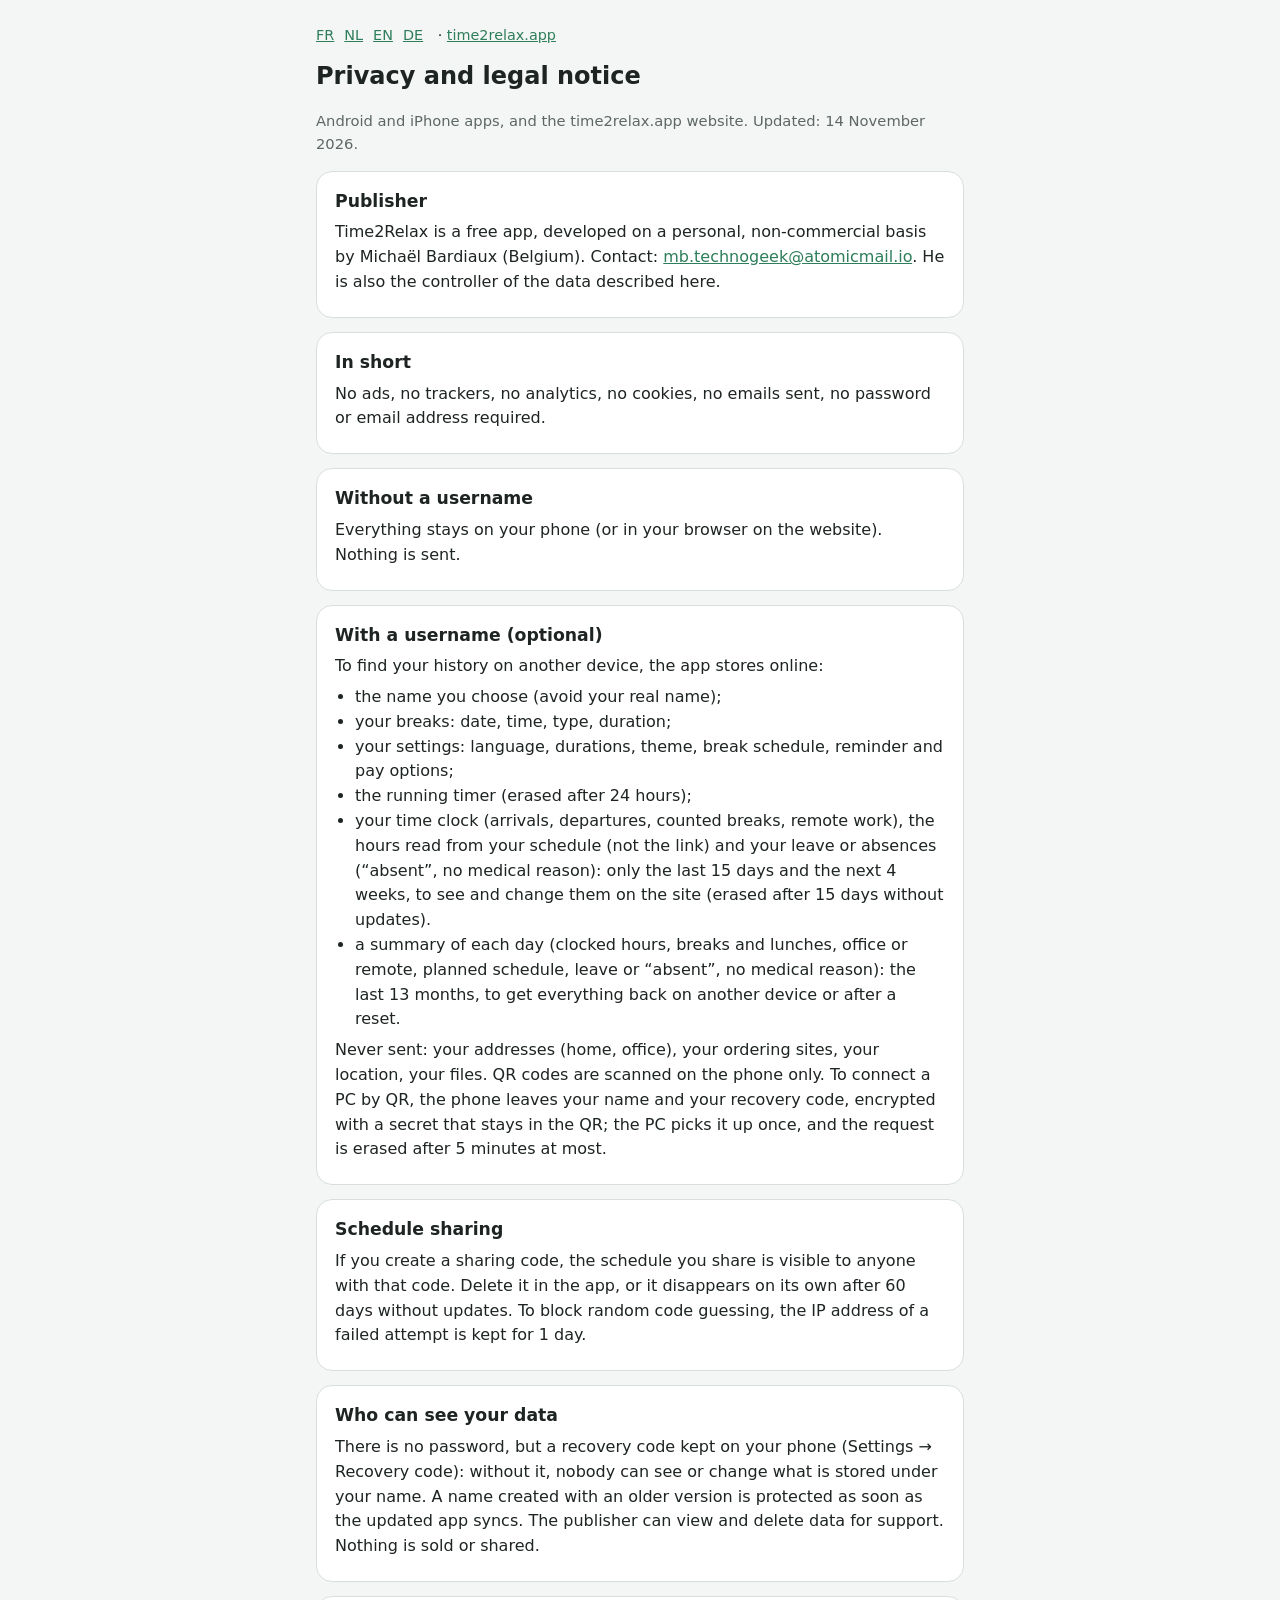
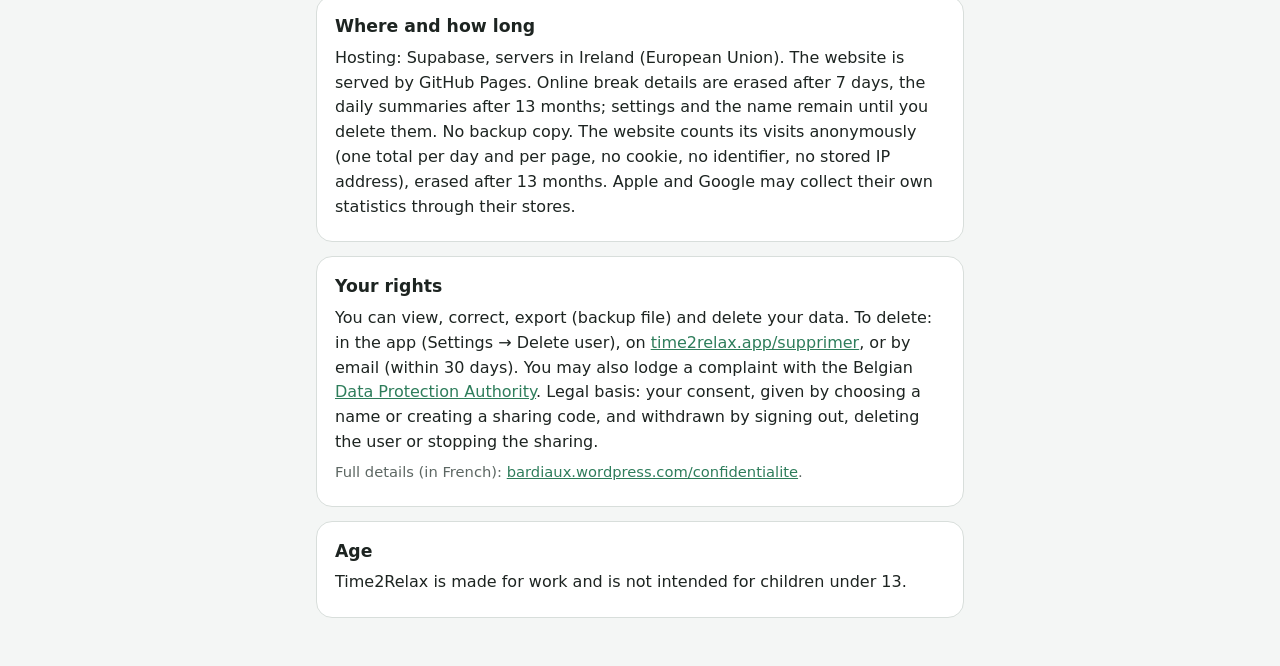
==== commit 89d7096d: "Compteur de visites anonyme (par jour et par page, sans cookie ni identifiant) Co-Authored-By: Claud" ====
--- a/confidentialite/index.html
+++ b/confidentialite/index.html
@@ -49,7 +49,7 @@
     <div class="card"><h2>Qui peut voir tes données</h2>
       <p>Il n’y a pas de mot de passe, mais un code de récupération gardé sur ton téléphone (Réglages → Code de récupération) : sans lui, personne ne peut voir ni modifier ce qui est rangé sous ton nom. Un nom créé avec une ancienne version est protégé dès que l’appli à jour se synchronise. L’éditeur peut consulter et supprimer les données pour l’assistance. Rien n’est vendu ni partagé.</p></div>
     <div class="card"><h2>Où et combien de temps</h2>
-      <p>Hébergement : Supabase, serveurs en Irlande (Union européenne). Le site est servi par GitHub Pages. Le détail des breaks en ligne est effacé après 7 jours, le résumé des jours après 13 mois ; la pointeuse, le planning et les congés en ligne ne couvrent que 15 jours passés et 4 semaines à venir, et sont effacés après 15 jours sans mise à jour ; les réglages et le nom restent jusqu’à leur suppression. Pas de copie de sauvegarde. Apple et Google peuvent collecter leurs propres statistiques via leurs stores.</p></div>
+      <p>Hébergement : Supabase, serveurs en Irlande (Union européenne). Le site est servi par GitHub Pages. Le détail des breaks en ligne est effacé après 7 jours, le résumé des jours après 13 mois ; la pointeuse, le planning et les congés en ligne ne couvrent que 15 jours passés et 4 semaines à venir, et sont effacés après 15 jours sans mise à jour ; les réglages et le nom restent jusqu’à leur suppression. Pas de copie de sauvegarde. Le site compte ses visites de façon anonyme (un total par jour et par page, sans cookie, sans identifiant ni adresse IP gardée), effacé après 13 mois. Apple et Google peuvent collecter leurs propres statistiques via leurs stores.</p></div>
     <div class="card"><h2>Tes droits</h2>
       <p>Tu peux consulter, corriger, exporter (fichier de sauvegarde) et supprimer tes données. Suppression : dans l’appli (Réglages → Supprimer l’utilisateur), sur la page <a href="../supprimer/">time2relax.app/supprimer</a>, ou par e-mail (sous 30 jours). Tu peux aussi porter plainte auprès de l’<a href="https://www.autoriteprotectiondonnees.be">Autorité de protection des données</a>. Base légale : ton consentement, donné en choisissant un nom ou en créant un partage, et retiré en te déconnectant, en supprimant l’utilisateur ou en arrêtant le partage.</p>
       <p class="muted">Tous les détails (en français) : <a href="https://bardiaux.wordpress.com/confidentialite/">bardiaux.wordpress.com/confidentialite</a>.</p></div>
@@ -81,7 +81,7 @@
     <div class="card"><h2>Wie je gegevens kan zien</h2>
       <p>Er is geen wachtwoord, wel een herstelcode die op je telefoon bewaard wordt (Instellingen → Herstelcode): zonder die code kan niemand zien of wijzigen wat onder je naam staat. Een naam uit een oudere versie wordt beschermd zodra de bijgewerkte app synchroniseert. De uitgever kan gegevens inkijken en wissen voor ondersteuning. Niets wordt verkocht of gedeeld.</p></div>
     <div class="card"><h2>Waar en hoe lang</h2>
-      <p>Hosting: Supabase, servers in Ierland (Europese Unie). De site wordt geleverd door GitHub Pages. Het detail van de breaks online wordt na 7 dagen gewist, de samenvatting van de dagen na 13 maanden; instellingen en naam blijven tot je ze verwijdert. Geen back-up. Apple en Google kunnen via hun stores eigen statistieken verzamelen.</p></div>
+      <p>Hosting: Supabase, servers in Ierland (Europese Unie). De site wordt geleverd door GitHub Pages. Het detail van de breaks online wordt na 7 dagen gewist, de samenvatting van de dagen na 13 maanden; instellingen en naam blijven tot je ze verwijdert. Geen back-up. De site telt zijn bezoeken anoniem (een totaal per dag en per pagina, zonder cookie, identificatie of bewaard IP-adres), gewist na 13 maanden. Apple en Google kunnen via hun stores eigen statistieken verzamelen.</p></div>
     <div class="card"><h2>Je rechten</h2>
       <p>Je kunt je gegevens inzien, verbeteren, exporteren (back-upbestand) en verwijderen. Verwijderen: in de app (Instellingen → Gebruiker verwijderen), op <a href="../supprimer/?l=nl">time2relax.app/supprimer</a>, of per e-mail (binnen 30 dagen). Je kunt ook klacht indienen bij de <a href="https://www.gegevensbeschermingsautoriteit.be">Gegevensbeschermingsautoriteit</a>. Rechtsgrond: je toestemming, gegeven door een naam te kiezen of een deelcode aan te maken, en ingetrokken door af te melden, de gebruiker te verwijderen of het delen te stoppen.</p>
       <p class="muted">Alle details (in het Frans): <a href="https://bardiaux.wordpress.com/confidentialite/">bardiaux.wordpress.com/confidentialite</a>.</p></div>
@@ -113,7 +113,7 @@
     <div class="card"><h2>Who can see your data</h2>
       <p>There is no password, but a recovery code kept on your phone (Settings → Recovery code): without it, nobody can see or change what is stored under your name. A name created with an older version is protected as soon as the updated app syncs. The publisher can view and delete data for support. Nothing is sold or shared.</p></div>
     <div class="card"><h2>Where and how long</h2>
-      <p>Hosting: Supabase, servers in Ireland (European Union). The website is served by GitHub Pages. Online break details are erased after 7 days, the daily summaries after 13 months; settings and the name remain until you delete them. No backup copy. Apple and Google may collect their own statistics through their stores.</p></div>
+      <p>Hosting: Supabase, servers in Ireland (European Union). The website is served by GitHub Pages. Online break details are erased after 7 days, the daily summaries after 13 months; settings and the name remain until you delete them. No backup copy. The website counts its visits anonymously (one total per day and per page, no cookie, no identifier, no stored IP address), erased after 13 months. Apple and Google may collect their own statistics through their stores.</p></div>
     <div class="card"><h2>Your rights</h2>
       <p>You can view, correct, export (backup file) and delete your data. To delete: in the app (Settings → Delete user), on <a href="../supprimer/?l=en">time2relax.app/supprimer</a>, or by email (within 30 days). You may also lodge a complaint with the Belgian <a href="https://www.dataprotectionauthority.be">Data Protection Authority</a>. Legal basis: your consent, given by choosing a name or creating a sharing code, and withdrawn by signing out, deleting the user or stopping the sharing.</p>
       <p class="muted">Full details (in French): <a href="https://bardiaux.wordpress.com/confidentialite/">bardiaux.wordpress.com/confidentialite</a>.</p></div>
@@ -145,7 +145,7 @@
     <div class="card"><h2>Wer deine Daten sehen kann</h2>
       <p>Es gibt kein Passwort, aber einen Wiederherstellungscode, der auf deinem Handy bleibt (Einstellungen → Wiederherstellungscode): Ohne ihn kann niemand sehen oder ändern, was unter deinem Namen gespeichert ist. Ein mit einer älteren Version erstellter Name wird geschützt, sobald die aktuelle App synchronisiert. Der Herausgeber kann Daten für den Support einsehen und löschen. Nichts wird verkauft oder weitergegeben.</p></div>
     <div class="card"><h2>Wo und wie lange</h2>
-      <p>Hosting: Supabase, Server in Irland (Europäische Union). Die Website wird über GitHub Pages ausgeliefert. Die Pausen-Details online werden nach 7 Tagen gelöscht, die Tageszusammenfassungen nach 13 Monaten; Einstellungen und Name bleiben, bis du sie löschst. Keine Sicherungskopie. Apple und Google können über ihre Stores eigene Statistiken erheben.</p></div>
+      <p>Hosting: Supabase, Server in Irland (Europäische Union). Die Website wird über GitHub Pages ausgeliefert. Die Pausen-Details online werden nach 7 Tagen gelöscht, die Tageszusammenfassungen nach 13 Monaten; Einstellungen und Name bleiben, bis du sie löschst. Keine Sicherungskopie. Die Website zählt ihre Besuche anonym (eine Summe pro Tag und Seite, ohne Cookie, Kennung oder gespeicherte IP-Adresse), gelöscht nach 13 Monaten. Apple und Google können über ihre Stores eigene Statistiken erheben.</p></div>
     <div class="card"><h2>Deine Rechte</h2>
       <p>Du kannst deine Daten einsehen, berichtigen, exportieren (Sicherungsdatei) und löschen. Löschen: in der App (Einstellungen → Benutzer löschen), auf <a href="../supprimer/?l=de">time2relax.app/supprimer</a> oder per E-Mail (innerhalb von 30 Tagen). Du kannst dich auch bei der belgischen <a href="https://www.dataprotectionauthority.be">Datenschutzbehörde</a> beschweren. Rechtsgrundlage: deine Einwilligung, erteilt durch die Wahl eines Namens oder das Erstellen eines Teilungscodes, widerrufen durch Abmelden, Löschen des Benutzers oder Beenden des Teilens.</p>
       <p class="muted">Alle Details (auf Französisch): <a href="https://bardiaux.wordpress.com/confidentialite/">bardiaux.wordpress.com/confidentialite</a>.</p></div>
@@ -163,5 +163,6 @@
 document.querySelector(`section[lang="${L}"]`).classList.add('on');
 document.title = document.querySelector(`section[lang="${L}"] h1`).textContent + ' · Time2Relax';
 </script>
+<script src="../visit.js" data-page="confidentialite"></script>
 </body>
 </html>
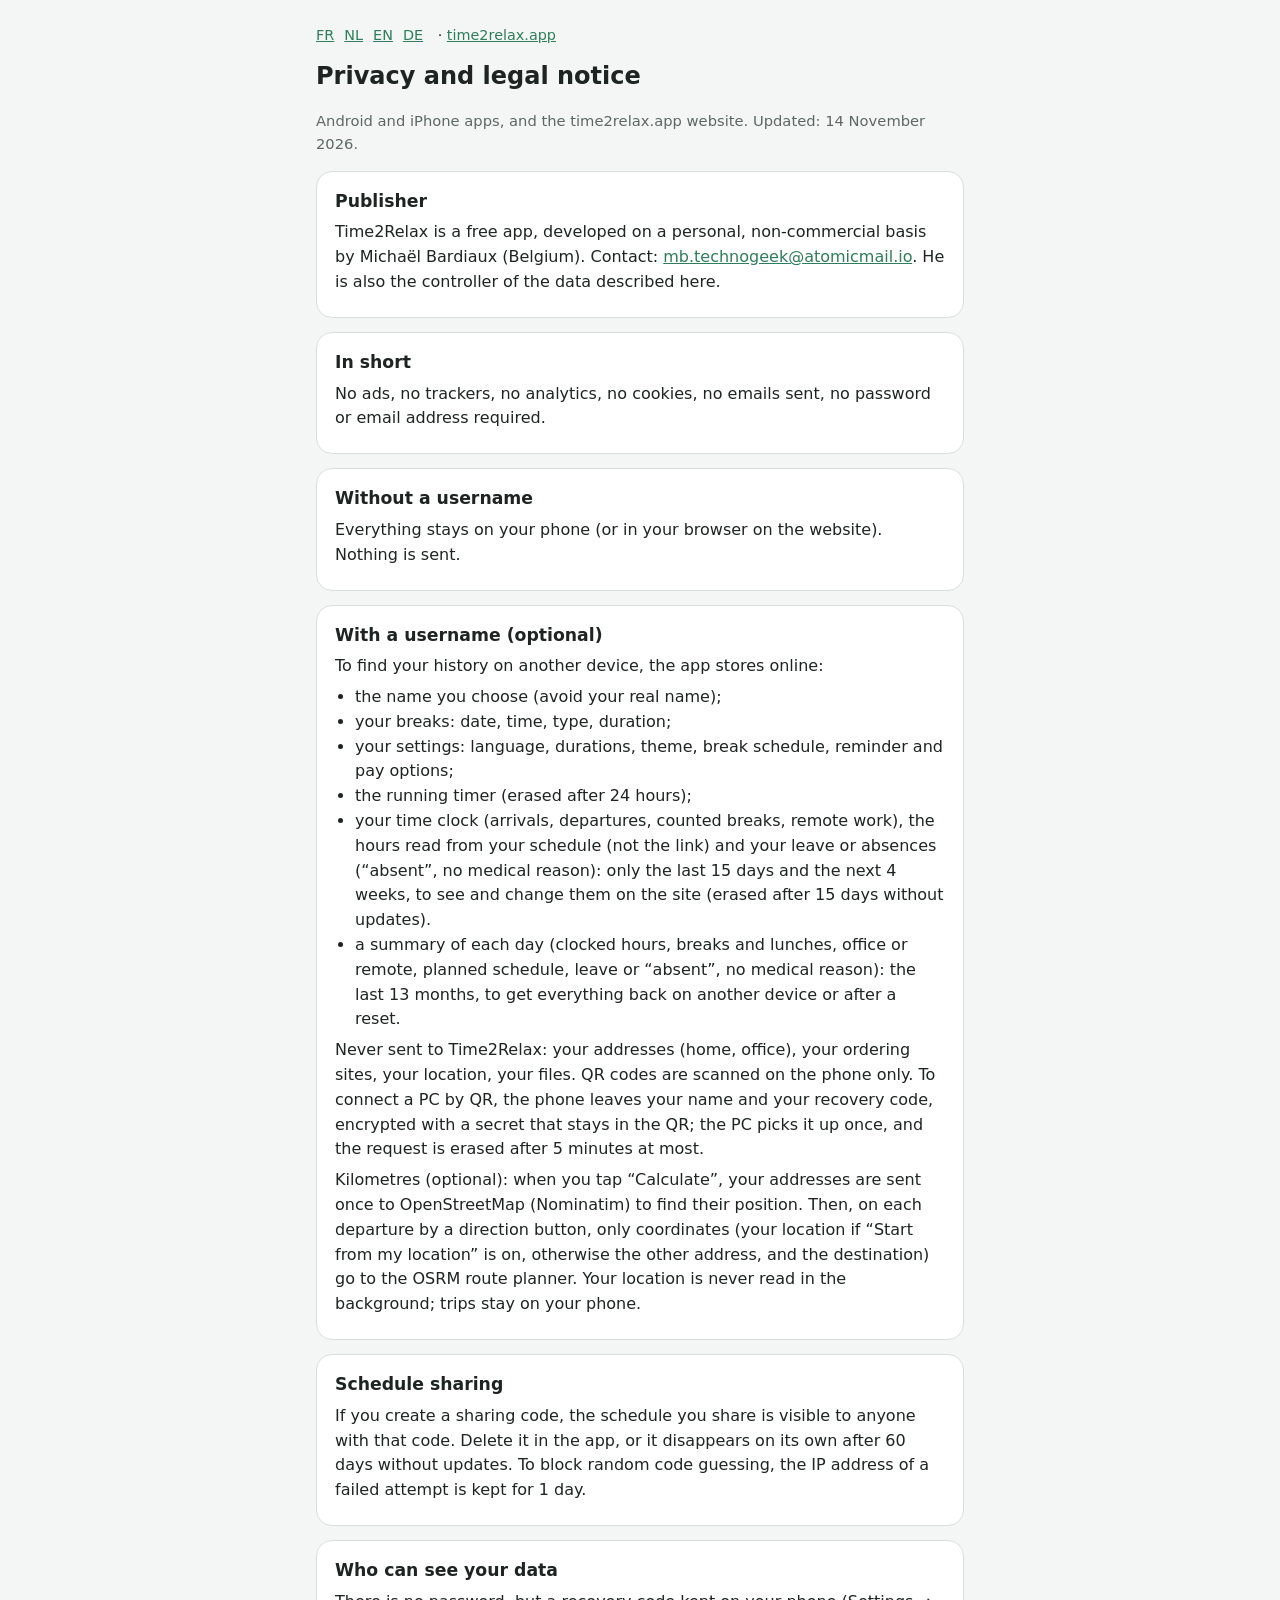
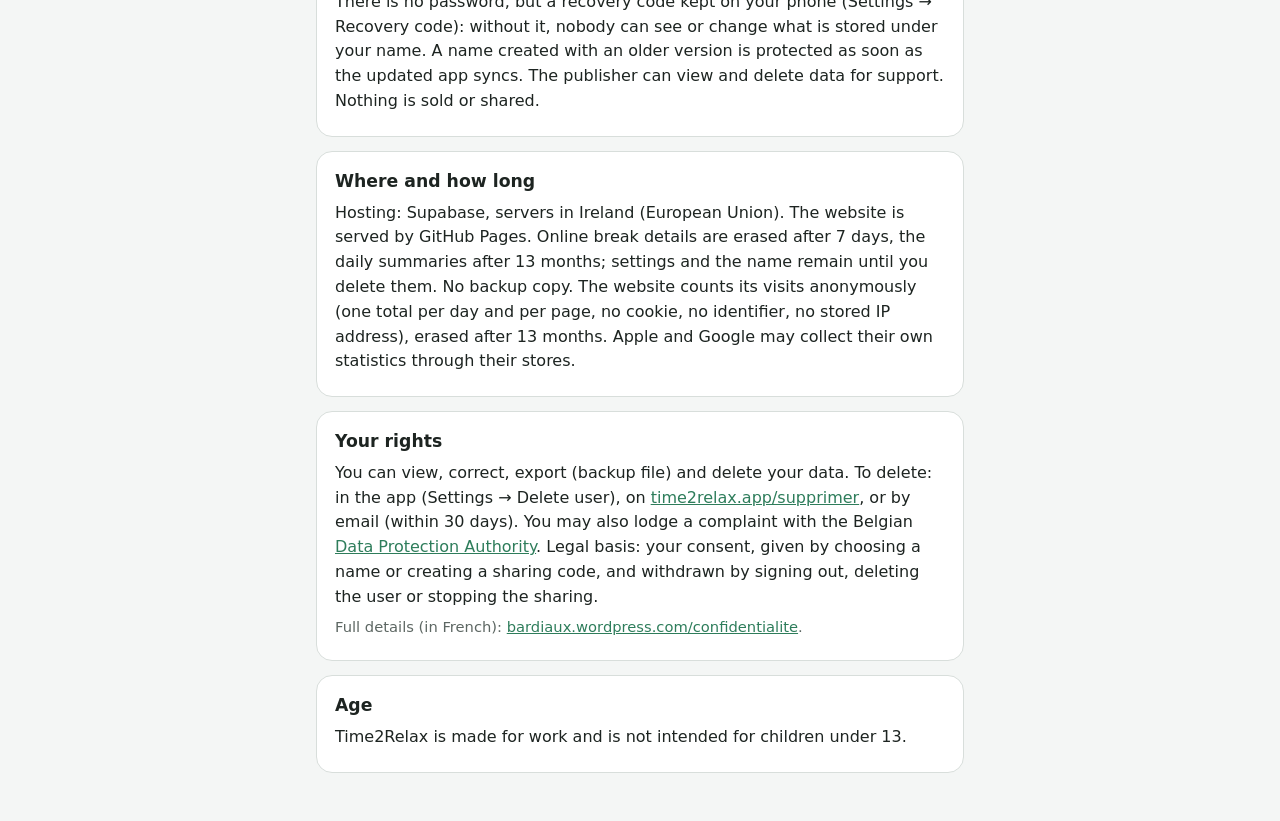
==== commit 19c99185: "Confidentialité : kilomètres (OpenStreetMap / OSRM), position jamais en arrière-plan Co-Authored-By:" ====
--- a/confidentialite/index.html
+++ b/confidentialite/index.html
@@ -43,7 +43,7 @@
         <li>le chrono en cours (effacé après 24 heures) ;</li>
         <li>ta pointeuse (arrivées, départs, breaks comptés, télétravail), les horaires lus de ton planning (pas le lien) et tes congés ou absences (« absent », sans motif médical) : seulement les 15 derniers jours et les 4 semaines à venir, pour les voir et les modifier sur le site.</li>
         <li>un résumé de chaque jour (heures pointées, breaks et lunchs, bureau ou télétravail, horaire prévu, congé ou « absent », sans motif médical) : les 13 derniers mois, pour tout retrouver sur un autre appareil ou après une réinitialisation.</li></ul>
-      <p>Jamais envoyés : tes adresses (maison, bureau), tes sites de commande, ta position, tes fichiers. Le scan de code QR se fait uniquement sur le téléphone. Pour connecter un PC par QR, le téléphone dépose ton nom et ton code de récupération chiffré avec un secret qui reste dans le QR ; le PC le reprend une seule fois, et la demande est effacée au plus tard après 5 minutes.</p></div>
+      <p>Jamais envoyés à Time2Relax : tes adresses (maison, bureau), tes sites de commande, ta position, tes fichiers. Le scan de code QR se fait uniquement sur le téléphone. Pour connecter un PC par QR, le téléphone dépose ton nom et ton code de récupération chiffré avec un secret qui reste dans le QR ; le PC le reprend une seule fois, et la demande est effacée au plus tard après 5 minutes.</p><p>Kilomètres (facultatif) : quand tu appuies sur « Calculer », tes adresses sont envoyées une fois à OpenStreetMap (Nominatim) pour trouver leur position. Ensuite, à chaque départ par un bouton d'itinéraire, seules des coordonnées (ta position si tu as activé « Partir de ma position », sinon l'autre adresse, et la destination) partent vers le calculateur d'itinéraire OSRM. Ta position n'est jamais lue en arrière-plan ; les trajets restent sur ton téléphone.</p></div>
     <div class="card"><h2>Partage d’horaire</h2>
       <p>Si tu crées un code de partage, l’horaire que tu partages est visible par qui a ce code. Il s’efface depuis l’appli, ou tout seul après 60 jours sans mise à jour. Pour bloquer les essais de codes au hasard, l’adresse IP d’un essai raté est gardée 1 jour. Les codes reçus, et la dernière copie de l’horaire, restent sur ton téléphone ou dans ton navigateur.</p></div>
     <div class="card"><h2>Qui peut voir tes données</h2>
@@ -75,7 +75,7 @@
         <li>de lopende chrono (na 24 uur gewist);</li>
         <li>je prikklok (aankomst, vertrek, getelde breaks, thuiswerk), de gelezen uren van je planning (niet de link) en je verlof of afwezigheden („afwezig”, zonder medische reden): alleen de laatste 15 dagen en de 4 komende weken, om ze op de site te zien en te wijzigen (na 15 dagen zonder update gewist).</li>
         <li>een samenvatting van elke dag (geprikte uren, breaks en lunches, kantoor of thuiswerk, gepland rooster, verlof of „afwezig”, zonder medische reden): de laatste 13 maanden, om alles terug te vinden op een ander toestel of na een reset.</li></ul>
-      <p>Nooit verstuurd: je adressen (thuis, werk), je bestelsites, je locatie, je bestanden. QR-codes worden alleen op de telefoon gescand. Om een pc via QR te verbinden, legt de telefoon je naam en je herstelcode neer, versleuteld met een geheim dat in de QR blijft; de pc haalt hem één keer op, en het verzoek verdwijnt na hoogstens 5 minuten.</p></div>
+      <p>Nooit naar Time2Relax verstuurd: je adressen (thuis, werk), je bestelsites, je locatie, je bestanden. QR-codes worden alleen op de telefoon gescand. Om een pc via QR te verbinden, legt de telefoon je naam en je herstelcode neer, versleuteld met een geheim dat in de QR blijft; de pc haalt hem één keer op, en het verzoek verdwijnt na hoogstens 5 minuten.</p><p>Kilometers (optioneel): als je op « Berekenen » tikt, worden je adressen één keer naar OpenStreetMap (Nominatim) gestuurd om hun positie te vinden. Daarna gaan bij elk vertrek via een routeknop alleen coördinaten (je locatie als « Vertrekken vanaf mijn locatie » aan staat, anders het andere adres, en de bestemming) naar de routeplanner OSRM. Je locatie wordt nooit op de achtergrond gelezen; de ritten blijven op je telefoon.</p></div>
     <div class="card"><h2>Rooster delen</h2>
       <p>Maak je een deelcode aan, dan is het gedeelde rooster zichtbaar voor wie die code heeft. Je wist het in de app, of het verdwijnt vanzelf na 60 dagen zonder update. Om lukraak raden van codes te blokkeren, wordt het IP-adres van een mislukte poging 1 dag bewaard.</p></div>
     <div class="card"><h2>Wie je gegevens kan zien</h2>
@@ -107,7 +107,7 @@
         <li>the running timer (erased after 24 hours);</li>
         <li>your time clock (arrivals, departures, counted breaks, remote work), the hours read from your schedule (not the link) and your leave or absences (“absent”, no medical reason): only the last 15 days and the next 4 weeks, to see and change them on the site (erased after 15 days without updates).</li>
         <li>a summary of each day (clocked hours, breaks and lunches, office or remote, planned schedule, leave or “absent”, no medical reason): the last 13 months, to get everything back on another device or after a reset.</li></ul>
-      <p>Never sent: your addresses (home, office), your ordering sites, your location, your files. QR codes are scanned on the phone only. To connect a PC by QR, the phone leaves your name and your recovery code, encrypted with a secret that stays in the QR; the PC picks it up once, and the request is erased after 5 minutes at most.</p></div>
+      <p>Never sent to Time2Relax: your addresses (home, office), your ordering sites, your location, your files. QR codes are scanned on the phone only. To connect a PC by QR, the phone leaves your name and your recovery code, encrypted with a secret that stays in the QR; the PC picks it up once, and the request is erased after 5 minutes at most.</p><p>Kilometres (optional): when you tap “Calculate”, your addresses are sent once to OpenStreetMap (Nominatim) to find their position. Then, on each departure by a direction button, only coordinates (your location if “Start from my location” is on, otherwise the other address, and the destination) go to the OSRM route planner. Your location is never read in the background; trips stay on your phone.</p></div>
     <div class="card"><h2>Schedule sharing</h2>
       <p>If you create a sharing code, the schedule you share is visible to anyone with that code. Delete it in the app, or it disappears on its own after 60 days without updates. To block random code guessing, the IP address of a failed attempt is kept for 1 day.</p></div>
     <div class="card"><h2>Who can see your data</h2>
@@ -139,7 +139,7 @@
         <li>den laufenden Timer (nach 24 Stunden gelöscht);</li>
         <li>deine Stempeluhr (Ankunft, Gehen, gezählte Pausen, Homeoffice), die gelesenen Zeiten deines Plans (nicht der Link) und deine Urlaube oder Abwesenheiten („abwesend“, ohne medizinischen Grund): nur die letzten 15 Tage und die nächsten 4 Wochen, um sie auf der Website zu sehen und zu ändern (nach 15 Tagen ohne Aktualisierung gelöscht).</li>
         <li>eine Zusammenfassung jedes Tages (gestempelte Stunden, Pausen und Mittag, Büro oder Homeoffice, geplanter Plan, Urlaub oder „abwesend“, ohne medizinischen Grund): die letzten 13 Monate, um alles auf einem anderen Gerät oder nach einem Zurücksetzen wiederzufinden.</li></ul>
-      <p>Nie gesendet: deine Adressen (Zuhause, Büro), deine Bestellseiten, dein Standort, deine Dateien. QR-Codes werden nur auf dem Handy gescannt. Um einen PC per QR zu verbinden, hinterlegt das Handy deinen Namen und deinen Wiederherstellungscode, verschlüsselt mit einem Geheimnis, das im QR bleibt; der PC holt ihn einmal ab, und die Anfrage wird nach höchstens 5 Minuten gelöscht.</p></div>
+      <p>Nie an Time2Relax gesendet: deine Adressen (Zuhause, Büro), deine Bestellseiten, dein Standort, deine Dateien. QR-Codes werden nur auf dem Handy gescannt. Um einen PC per QR zu verbinden, hinterlegt das Handy deinen Namen und deinen Wiederherstellungscode, verschlüsselt mit einem Geheimnis, das im QR bleibt; der PC holt ihn einmal ab, und die Anfrage wird nach höchstens 5 Minuten gelöscht.</p><p>Kilometer (freiwillig): Wenn du auf „Berechnen“ tippst, werden deine Adressen einmal an OpenStreetMap (Nominatim) gesendet, um ihre Lage zu finden. Danach gehen bei jeder Abfahrt per Routen-Knopf nur Koordinaten (dein Standort, wenn „Von meinem Standort aus“ an ist, sonst die andere Adresse, und das Ziel) an den Routenplaner OSRM. Dein Standort wird nie im Hintergrund gelesen; die Fahrten bleiben auf deinem Telefon.</p></div>
     <div class="card"><h2>Zeitplan teilen</h2>
       <p>Erstellst du einen Teilungscode, ist der geteilte Zeitplan für alle mit diesem Code sichtbar. Du löschst ihn in der App, sonst verschwindet er nach 60 Tagen ohne Aktualisierung von selbst. Gegen zufälliges Raten von Codes wird die IP-Adresse eines Fehlversuchs 1 Tag gespeichert.</p></div>
     <div class="card"><h2>Wer deine Daten sehen kann</h2>
